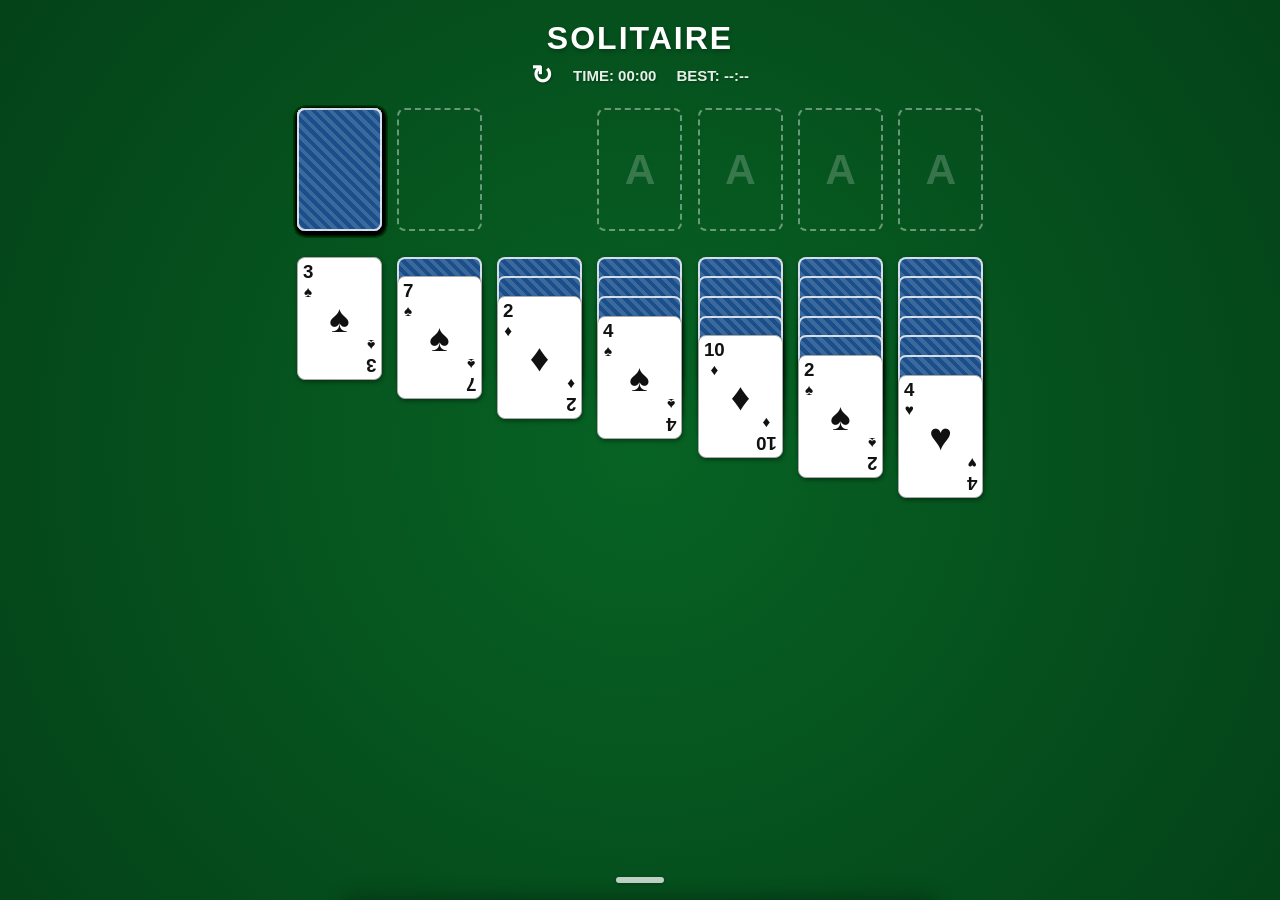
==== solitaire/index.html @ 3ef6e5f1 "Add files via upload" ====
<!DOCTYPE html>
<html lang="en">
<head>
    <meta charset="UTF-8">
    <meta name="viewport" content="width=device-width, initial-scale=1.0, maximum-scale=1.0, user-scalable=no">
    <!-- Primary SEO Metadata -->
    <title>Play Free Klondike Solitaire Online - Clean, Mobile-Friendly & No Ads</title>
    <meta name="description" content="Play a beautiful, ad-free Klondike Solitaire game right in your browser. Features fluid drag-and-drop, tap-to-move, 100% offline play, and dark mode. No installs needed.">
    <meta name="keywords" content="solitaire, klondike, free solitaire online, mobile solitaire, ad-free solitaire, vanilla js solitaire, single file game, offline card game">
    <meta name="robots" content="index, follow">
    <link rel="canonical" href="https://jhatzimalis.github.io/solitaire/">

    <!-- Open Graph / Facebook / Discord -->
    <meta property="og:type" content="website">
    <meta property="og:url" content="https://jhatzimalis.github.io/solitaire/">
    <meta property="og:title" content="Play Free Klondike Solitaire Online - Ad-Free & Mobile Friendly">
    <meta property="og:description" content="A premium, ad-free Klondike Solitaire game built entirely in vanilla HTML, CSS, and JS. Beautiful animations, highly customizable, and works 100% offline.">
    <!-- <meta property="og:image" content="https://jhatzimalis.github.io/solitaire/assets/screenshot.png"> Path to a gameplay screenshot -->

    <!-- Twitter / X -->
    <meta property="twitter:card" content="summary_large_image">
    <meta property="twitter:url" content="https://jhatzimalis.github.io/solitaire/">
    <meta property="twitter:title" content="Play Free Klondike Solitaire Online - Ad-Free & Mobile Friendly">
    <meta property="twitter:description" content="A premium, ad-free Klondike Solitaire game built entirely in vanilla HTML, CSS, and JS. Beautiful animations, highly customizable, and works 100% offline.">
    <!-- <meta property="twitter:image" content="https://jhatzimalis.github.io/solitaire/assets/screenshot.png"> -->

    <style>
        /* --- Themes & CSS Variables --- */
        :root {
            --bg-color: #076324;
            --bg-grad: #044218;
            --table-text: #ffffff;
            
            --card-back-color: #1a4f8b;
            --pattern-color: rgba(255,255,255,0.15);
            --card-back-pattern: repeating-linear-gradient(45deg, var(--pattern-color), var(--pattern-color) 4px, transparent 4px, transparent 8px);
            
            /* Dynamically calculated by JS for precise centering */
            --card-w: 80px;
            --card-h: 115px;
            --gap: 15px;
        }

        /* --- Global Layout --- */
        body {
            background-color: var(--bg-color);
            background-image: radial-gradient(circle at center, var(--bg-color), var(--bg-grad));
            color: var(--table-text);
            font-family: 'Segoe UI', Tahoma, Geneva, Verdana, sans-serif;
            margin: 0; padding: 20px 10px 60px 10px; /* 60px bottom padding protects the drawer handle */
            min-height: 100vh;
            user-select: none; -webkit-user-select: none;
            display: flex; flex-direction: column; align-items: center;
            transition: background 0.3s, color 0.3s;
            box-sizing: border-box;
        }

        /* --- Header & UI --- */
        .header {
            text-align: center;
            width: 100%; max-width: 800px;
            margin-bottom: 20px;
        }
        .header h1 {
            margin: 0 0 5px 0; font-size: 32px;
            text-shadow: 1px 2px 4px rgba(0,0,0,0.3);
            letter-spacing: 2px;
        }
        .stats {
            display: flex; justify-content: center; align-items: center; gap: 20px;
            font-size: 15px; font-weight: bold; 
            text-shadow: 1px 1px 2px rgba(0,0,0,0.3);
        }
        .stats span { opacity: 0.9; }

        .refresh-btn {
            background: none; border: none; color: inherit;
            font-size: 26px; font-weight: bold; cursor: pointer;
            padding: 0; margin: 0; line-height: 1;
            text-shadow: 1px 1px 2px rgba(0,0,0,0.3);
            transition: transform 0.3s; display: flex; align-items: center;
        }
        .refresh-btn:hover { transform: rotate(180deg); }

        /* --- Game Board --- */
        #board {
            position: relative;
            margin: 0 auto;
        }

        /* --- Base Piles (Placeholders) --- */
        .pile-placeholder {
            position: absolute;
            width: var(--card-w); height: var(--card-h);
            border: 2px dashed rgba(255, 255, 255, 0.4);
            border-radius: 8px; box-sizing: border-box;
        }
        .foundation-placeholder::after {
            content: 'A'; position: absolute; top: 50%; left: 50%; transform: translate(-50%, -50%);
            font-size: calc(var(--card-w) * 0.5); font-weight: bold; color: rgba(255, 255, 255, 0.2);
        }
        .stock-empty {
            position: absolute; top: 0; left: 0; width: 100%; height: 100%;
            display: flex; align-items: center; justify-content: center;
            font-size: calc(var(--card-w) * 0.5); color: rgba(255, 255, 255, 0.4); cursor: pointer;
        }

        /* --- Cards & Animations --- */
        .card {
            position: absolute;
            width: var(--card-w); height: var(--card-h);
            border-radius: 8px; cursor: pointer;
            transition: left 0.25s ease-out, top 0.25s ease-out, box-shadow 0.2s;
            touch-action: none;
        }
        .card.moving { z-index: 2000 !important; }
        .card.dragging {
            transition: none;
            box-shadow: 3px 6px 15px rgba(0,0,0,0.6);
            z-index: 2000 !important;
        }
        .card-inner {
            position: relative; width: 100%; height: 100%;
            transform-style: preserve-3d;
            transition: transform 0.4s cubic-bezier(0.175, 0.885, 0.32, 1.275); 
        }
        .card.face-up .card-inner { transform: rotateY(180deg); }
        
        .card-front, .card-back {
            position: absolute; top: 0; left: 0; width: 100%; height: 100%;
            backface-visibility: hidden; border-radius: 8px; box-sizing: border-box;
            box-shadow: 1px 2px 4px rgba(0,0,0,0.4);
        }
        .card-front {
            background: white; border: 1px solid #aaa;
            transform: rotateY(180deg); 
            display: flex; flex-direction: column; align-items: center; justify-content: center;
            color: #111; text-shadow: none;
        }
        .card-back {
            background-color: var(--card-back-color);
            background-image: var(--card-back-pattern);
            border: 2px solid rgba(255,255,255,0.8);
            transition: background 0.3s;
        }
        
        .card.red { color: #d32f2f; }
        .card.black { color: #111; }
        
        .card-top { position: absolute; top: 4%; left: 6%; font-size: calc(var(--card-w) * 0.22); font-weight: bold; line-height: 1; text-align: center; }
        .card-bottom { position: absolute; bottom: 4%; right: 6%; font-size: calc(var(--card-w) * 0.22); font-weight: bold; line-height: 1; text-align: center; transform: rotate(180deg); }
        .suit-small { font-size: calc(var(--card-w) * 0.18); }
        .card-center { font-size: calc(var(--card-w) * 0.45); }
        .card.selected .card-front { outline: 3px solid #f1c40f; outline-offset: -3px; }

        /* --- Non-Blocking Bottom Drawer Menu --- */
        .drawer {
            position: fixed; bottom: 0; left: 50%; width: 100%; max-width: 600px;
            display: flex; flex-direction: column; align-items: center;
            transition: transform 0.4s cubic-bezier(0.2, 0.8, 0.2, 1);
            z-index: 3000;
            transform: translateX(-50%) translateY(0);
            pointer-events: none;
        }
        .drawer.closed {
            transform: translateX(-50%) translateY(calc(100% - 40px));
        }

        .drawer-handle-area {
            height: 40px; width: 100%;
            background: transparent;
            display: flex; align-items: center; justify-content: center; 
            cursor: pointer;
            pointer-events: auto;
        }
        .drawer-handle {
            width: 48px; height: 6px; 
            background: rgba(255,255,255,0.75); 
            border-radius: 3px; 
            box-shadow: 0 1px 4px rgba(0,0,0,0.3);
            transition: background 0.2s;
        }
        .drawer-handle-area:hover .drawer-handle { background: #ffffff; }

        .drawer-content-bg {
            width: 100%;
            background: #ffffff; color: #333;
            border-radius: 20px 20px 0 0;
            box-shadow: 0 -4px 20px rgba(0,0,0,0.3);
            pointer-events: auto;
        }
        .drawer-content {
            padding: 15px 20px 15px 20px;
            max-height: 80vh; overflow-y: auto;
        }
        .drawer-content::-webkit-scrollbar { display: none; }

        .setting-group { margin-bottom: 12px; }
        .setting-group h3 { margin: 0 0 8px 0; font-size: 14px; color: #555; text-transform: uppercase; letter-spacing: 0.5px;}
        
        .scroll-row {
            display: flex; gap: 12px; overflow-x: auto; 
            padding: 8px; margin: -8px; 
            scroll-snap-type: x mandatory; -webkit-overflow-scrolling: touch;
        }
        .scroll-row::-webkit-scrollbar { display: none; }
        
        .swatch-btn, .pattern-btn {
            flex: 0 0 50px; width: 50px; height: 50px; border-radius: 8px;
            border: 2px solid rgba(0,0,0,0.1); cursor: pointer; padding: 0;
            scroll-snap-align: start; transition: border-color 0.2s, box-shadow 0.2s;
        }
        .swatch-btn.active, .pattern-btn.active { 
            border: 4px solid #333; box-shadow: 0 2px 8px rgba(0,0,0,0.4); 
        }
        .pattern-btn { background-color: #888; }

        .drawer-footer {
            margin-top: 15px; padding-top: 15px; border-top: 1px solid #eee;
            text-align: center; color: #777; font-size: 12px; line-height: 1.5;
        }
        .drawer-footer p { margin: 0 0 4px 0; }
    </style>
</head>
<body>

    <div class="header">
        <h1>SOLITAIRE</h1>
        <div class="stats">
            <button class="refresh-btn" onclick="initGame()" title="New Game">↻</button>
            <span>TIME: <b id="timer">00:00</b></span>
            <span>BEST: <b id="best-time">--:--</b></span>
        </div>
    </div>

    <div id="board"></div>

    <!-- Non-Blocking Bottom Drawer Menu -->
    <div id="bottom-drawer" class="drawer closed">
        <div class="drawer-handle-area" onclick="toggleDrawer()">
            <div class="drawer-handle"></div>
        </div>
        
        <div class="drawer-content-bg">
            <div class="drawer-content">
                <div class="setting-group">
                    <h3>Table Colour</h3>
                    <div class="scroll-row" id="theme-table"></div>
                </div>

                <div class="setting-group">
                    <h3>Card Colour</h3>
                    <div class="scroll-row" id="theme-card-color"></div>
                </div>

                <div class="setting-group">
                    <h3>Card Design</h3>
                    <div class="scroll-row" id="theme-card-pattern"></div>
                </div>

                <div class="drawer-footer">
                    <p><b>Solitaire</b> • 100% Client-Side • No Ads • Works Offline</p>
                    <p>Designed for pure gameplay. Settings and high score are saved securely to your browser.</p>
                </div>
            </div>
        </div>
    </div>

    <script>
        // --- Core Data & Rules ---
        const SUITS = ['♥', '♦', '♣', '♠'];
        const COLORS = { '♥': 'red', '♦': 'red', '♣': 'black', '♠': 'black' };
        const RANKS = ['A','2','3','4','5','6','7','8','9','10','J','Q','K'];
        const VALUES = { 'A':1, '2':2, '3':3, '4':4, '5':5, '6':6, '7':7, '8':8, '9':9, '10':10, 'J':11, 'Q':12, 'K':13 };

        let deck = [];
        let piles = { stock: [], waste: [], foundations: [[], [], [], []], tableau: [[], [], [], [], [], [], []] };
        
        let CARD_W = 80, CARD_H = 115, GAP = 15;
        let POS = {};
        let selectedCard = null;

        let timerInterval = null;
        let elapsedSeconds = 0;
        let isGameStarted = false;
        let bestTime = localStorage.getItem('simpleSolitaireBestTime');

        let draggedCards = [];
        let dragSourcePile = null;
        let pointerStartX = 0, pointerStartY = 0;
        let isDragging = false;

        // --- Layout Engine (Perfect Centering & Exact Height) ---
        function calculateLayout() {
            const board = document.getElementById('board');
            let availableW = window.innerWidth * 0.92; 
            if (availableW > 800) availableW = 800; 
            
            let w = availableW / 8.08; 
            if (w > 85) w = 85; 
            
            CARD_W = w;
            CARD_H = w * 1.45; 
            GAP = w * 0.18; 

            let boardWidth = (7 * CARD_W) + (6 * GAP);
            board.style.width = boardWidth + 'px';

            document.documentElement.style.setProperty('--card-w', `${CARD_W}px`);
            document.documentElement.style.setProperty('--card-h', `${CARD_H}px`);

            POS.stock = { x: 0, y: 0 };
            POS.waste = { x: CARD_W + GAP, y: 0 };
            POS.founds = Array.from({length: 4}, (_, i) => ({ x: (i+3)*(CARD_W+GAP), y: 0 }));
            POS.tabs = Array.from({length: 7}, (_, i) => ({ x: i*(CARD_W+GAP), y: CARD_H + GAP + 10 }));

            // Live Update Placeholder Positions on Screen Resize
            const updatePh = (id, x, y) => {
                const el = document.getElementById(id);
                if (el) { el.style.left = `${x}px`; el.style.top = `${y}px`; }
            };
            updatePh('ph-stock', POS.stock.x, POS.stock.y);
            updatePh('ph-waste', POS.waste.x, POS.waste.y);
            POS.founds.forEach((p, i) => updatePh(`ph-found-${i}`, p.x, p.y));
            POS.tabs.forEach((p, i) => updatePh(`ph-tab-${i}`, p.x, p.y));

            // Dynamic Board Height (Eliminates Desktop Scrolling)
            let maxTabHeight = POS.tabs[0].y;
            piles.tableau.forEach((pile, i) => {
                let h = POS.tabs[i].y;
                pile.forEach(c => { h += c.isFaceUp ? (CARD_H * 0.25) : (CARD_H * 0.16); });
                if (h > maxTabHeight) maxTabHeight = h;
            });
            board.style.height = `${maxTabHeight + CARD_H}px`;
        }

        window.addEventListener('resize', () => { calculateLayout(); renderAll(); });

        // --- Initialization ---
        function setupDOM() {
            const board = document.getElementById('board');
            board.innerHTML = ''; 
            calculateLayout(); // Initializes variables

            const createPh = (x, y, cls, extra='', id='') => {
                const el = document.createElement('div');
                if(id) el.id = id;
                el.className = `pile-placeholder ${cls}`;
                el.style.left = `${x}px`; el.style.top = `${y}px`;
                el.innerHTML = extra;
                board.appendChild(el);
            };
            
            // Assign specific IDs to placeholders so they can be repositioned
            createPh(POS.stock.x, POS.stock.y, 'stock-ph', '<div class="stock-empty">↻</div>', 'ph-stock');
            createPh(POS.waste.x, POS.waste.y, 'waste-ph', '', 'ph-waste');
            POS.founds.forEach((p, i) => createPh(p.x, p.y, 'foundation-placeholder', '', `ph-found-${i}`));
            POS.tabs.forEach((p, i) => createPh(p.x, p.y, 'tableau-ph', '', `ph-tab-${i}`));

            deck = [];
            SUITS.forEach(suit => {
                RANKS.forEach(rank => {
                    const id = `card-${suit}-${rank}`;
                    const el = document.createElement('div');
                    el.className = `card ${COLORS[suit]}`;
                    el.id = id;
                    el.innerHTML = `
                        <div class="card-inner">
                            <div class="card-front">
                                <div class="card-top">${rank}<br><span class="suit-small">${suit}</span></div>
                                <div class="card-center">${suit}</div>
                                <div class="card-bottom">${rank}<br><span class="suit-small">${suit}</span></div>
                            </div>
                            <div class="card-back"></div>
                        </div>
                    `;
                    board.appendChild(el);
                    deck.push({ id, suit, rank, color: COLORS[suit], value: VALUES[rank], isFaceUp: false, el });
                });
            });
            updateBestTimeUI();
        }

        function initGame() {
            stopTimer(); elapsedSeconds = 0; isGameStarted = false; updateTimerUI();
            selectedCard = null; draggedCards = []; document.querySelectorAll('.card').forEach(c => c.classList.remove('selected'));
            deck.forEach(c => { c.isFaceUp = false; c.el.classList.remove('face-up'); });

            let shuffled = [...deck];
            for (let i = shuffled.length - 1; i > 0; i--) {
                const j = Math.floor(Math.random() * (i + 1));
                [shuffled[i], shuffled[j]] = [shuffled[j], shuffled[i]];
            }

            piles = { stock: [], waste: [], foundations: [[], [], [], []], tableau: [[], [], [], [], [], [], []] };
            for (let i = 0; i < 7; i++) {
                for (let j = 0; j <= i; j++) {
                    const card = shuffled.pop();
                    if (j === i) card.isFaceUp = true;
                    piles.tableau[i].push(card);
                }
            }
            piles.stock = shuffled;
            calculateLayout(); 
            renderAll();
        }

        // --- Rendering ---
        function renderAll() {
            let zBase = 10;
            piles.stock.forEach((card, idx) => updateCard(card, POS.stock.x, POS.stock.y, zBase + idx, false));
            piles.waste.forEach((card, idx) => updateCard(card, POS.waste.x, POS.waste.y, zBase + idx, true));
            piles.foundations.forEach((pile, fIdx) => {
                pile.forEach((card, idx) => updateCard(card, POS.founds[fIdx].x, POS.founds[fIdx].y, zBase + idx, true));
            });
            piles.tableau.forEach((pile, tIdx) => {
                let yOffset = POS.tabs[tIdx].y;
                pile.forEach((card, idx) => {
                    updateCard(card, POS.tabs[tIdx].x, yOffset, zBase + idx, card.isFaceUp);
                    yOffset += card.isFaceUp ? (CARD_H * 0.25) : (CARD_H * 0.16);
                });
            });
        }

        function updateCard(card, x, y, z, faceUp) {
            if (draggedCards.includes(card)) return; 
            card.isFaceUp = faceUp;
            card.el.style.zIndex = z;
            card.el.style.left = `${x}px`;
            card.el.style.top = `${y}px`;
            if (faceUp) card.el.classList.add('face-up');
            else card.el.classList.remove('face-up');
        }

        // --- Logic & Rules ---
        function getPileKeyAndArray(card) {
            if (piles.stock.includes(card)) return { id: 'stock', arr: piles.stock, idx: piles.stock.indexOf(card) };
            if (piles.waste.includes(card)) return { id: 'waste', arr: piles.waste, idx: piles.waste.indexOf(card) };
            for (let i=0; i<4; i++) if (piles.foundations[i].includes(card)) return { id: `foundation-${i}`, arr: piles.foundations[i], idx: piles.foundations[i].indexOf(card) };
            for (let i=0; i<7; i++) if (piles.tableau[i].includes(card)) return { id: `tableau-${i}`, arr: piles.tableau[i], idx: piles.tableau[i].indexOf(card) };
            return null;
        }

        function getPileArray(pileId) {
            if (pileId === 'stock') return piles.stock;
            if (pileId === 'waste') return piles.waste;
            if (pileId.startsWith('foundation-')) return piles.foundations[parseInt(pileId.split('-')[1])];
            if (pileId.startsWith('tableau-')) return piles.tableau[parseInt(pileId.split('-')[1])];
            return null;
        }

        function isValidTarget(movingCards, targetId) {
            const bottomCard = movingCards[0];
            const targetArr = getPileArray(targetId);
            const topTargetCard = targetArr[targetArr.length - 1];

            if (targetId.startsWith('foundation-')) {
                if (movingCards.length > 1) return false;
                if (!topTargetCard) return bottomCard.value === 1;
                return bottomCard.suit === topTargetCard.suit && bottomCard.value === topTargetCard.value + 1;
            }
            if (targetId.startsWith('tableau-')) {
                if (!topTargetCard) return bottomCard.value === 13;
                return bottomCard.color !== topTargetCard.color && bottomCard.value === topTargetCard.value - 1;
            }
            return false;
        }

        function getDraggableCards(card) {
            const info = getPileKeyAndArray(card);
            if (!info || !card.isFaceUp) return null;
            if (info.id === 'waste' || info.id.startsWith('foundation-')) return info.idx === info.arr.length - 1 ? [card] : null;
            return info.arr.slice(info.idx);
        }

        function moveCards(cards, sourceArr, targetArr) {
            startTimer();
            const idx = sourceArr.indexOf(cards[0]);
            sourceArr.splice(idx, cards.length);
            targetArr.push(...cards);
            
            cards.forEach(c => c.el.classList.add('moving'));
            setTimeout(() => cards.forEach(c => c.el.classList.remove('moving')), 250);

            if (sourceArr.length > 0 && sourceArr !== piles.stock && sourceArr !== piles.waste) {
                const newTop = sourceArr[sourceArr.length - 1];
                if (!newTop.isFaceUp) newTop.isFaceUp = true;
            }
            
            calculateLayout();
            renderAll();
            checkWin();
        }

        function attemptAutoMove(card, sourcePileId) {
            const draggables = getDraggableCards(card);
            if (!draggables) return false;
            
            if (draggables.length === 1) {
                for (let i=0; i<4; i++) {
                    const tId = `foundation-${i}`;
                    if (isValidTarget(draggables, tId)) { moveCards(draggables, getPileArray(sourcePileId), getPileArray(tId)); return true; }
                }
            }
            if (sourcePileId === 'waste' || (sourcePileId.startsWith('tableau-') && getPileArray(sourcePileId)[0] !== draggables[0])) {
                for (let i=0; i<7; i++) {
                    const tId = `tableau-${i}`;
                    if (tId !== sourcePileId && isValidTarget(draggables, tId)) { moveCards(draggables, getPileArray(sourcePileId), getPileArray(tId)); return true; }
                }
            }
            return false;
        }

        function handleStockClick() {
            startTimer(); clearSelection();
            if (piles.stock.length > 0) piles.waste.push(piles.stock.pop());
            else while (piles.waste.length > 0) piles.stock.push(piles.waste.pop());
            calculateLayout();
            renderAll();
        }

        function clearSelection() {
            selectedCard = null;
            document.querySelectorAll('.card').forEach(c => c.classList.remove('selected'));
        }

        // --- Interaction ---
        const boardEl = document.getElementById('board');

        boardEl.addEventListener('pointerdown', (e) => {
            if (e.target.closest('.stock-empty')) { handleStockClick(); return; }
            const cardEl = e.target.closest('.card');
            if (!cardEl) { clearSelection(); return; }
            
            const card = deck.find(c => c.id === cardEl.id);
            const pileInfo = getPileKeyAndArray(card);
            if (pileInfo.id === 'stock') { handleStockClick(); return; }
            
            if (selectedCard) {
                const movingCards = getDraggableCards(selectedCard);
                if (movingCards && isValidTarget(movingCards, pileInfo.id)) {
                    moveCards(movingCards, getPileArray(getPileKeyAndArray(selectedCard).id), pileInfo.arr);
                    clearSelection(); return;
                }
                clearSelection();
            }

            const draggables = getDraggableCards(card);
            if (!draggables) return;

            pointerStartX = e.clientX; pointerStartY = e.clientY;
            draggedCards = draggables;
            dragSourcePile = pileInfo.id;
            isDragging = false; 
            boardEl.setPointerCapture(e.pointerId);
        });

        boardEl.addEventListener('pointermove', (e) => {
            if (!draggedCards.length) return;
            const dx = e.clientX - pointerStartX;
            const dy = e.clientY - pointerStartY;
            
            if (!isDragging && (Math.abs(dx) > 5 || Math.abs(dy) > 5)) {
                isDragging = true;
                draggedCards.forEach(c => {
                    c.el.classList.add('dragging');
                    c.startX = parseFloat(c.el.style.left);
                    c.startY = parseFloat(c.el.style.top);
                });
            }
            
            if (isDragging) {
                e.preventDefault(); 
                draggedCards.forEach(c => {
                    c.el.style.left = `${c.startX + dx}px`;
                    c.el.style.top = `${c.startY + dy}px`;
                });
            }
        });

        boardEl.addEventListener('pointerup', (e) => {
            if (!draggedCards.length) return;
            boardEl.releasePointerCapture(e.pointerId);
            
            if (!isDragging) {
                const autoMoved = attemptAutoMove(draggedCards[0], dragSourcePile);
                if (!autoMoved) {
                    selectedCard = draggedCards[0];
                    selectedCard.el.classList.add('selected');
                }
            } else {
                const headCard = draggedCards[0];
                const cardRect = headCard.el.getBoundingClientRect();
                const cardCenter = { x: cardRect.left + cardRect.width/2, y: cardRect.top + cardRect.height/2 };
                const boardRect = boardEl.getBoundingClientRect();
                
                let bestTarget = null; let minDistance = Infinity;
                const dropZones = [...POS.founds.map((p,i)=>({id:`foundation-${i}`, ...p})), ...POS.tabs.map((p,i)=>({id:`tableau-${i}`, ...p}))];
                
                dropZones.forEach(zone => {
                    const zx = boardRect.left + zone.x + CARD_W/2;
                    let zy = boardRect.top + zone.y + CARD_H/2;
                    if (zone.id.startsWith('tableau-')) {
                        const tArr = getPileArray(zone.id);
                        if(tArr.length > 0) zy = boardRect.top + parseFloat(tArr[tArr.length-1].el.style.top) + CARD_H/2;
                    }
                    const dist = Math.hypot(cardCenter.x - zx, cardCenter.y - zy);
                    if (dist < CARD_W && dist < minDistance) { minDistance = dist; bestTarget = zone.id; }
                });

                if (bestTarget && isValidTarget(draggedCards, bestTarget)) {
                    moveCards(draggedCards, getPileArray(dragSourcePile), getPileArray(bestTarget));
                }
            }

            draggedCards.forEach(c => c.el.classList.remove('dragging'));
            draggedCards = []; dragSourcePile = null; isDragging = false;
            renderAll(); 
        });

        // --- Timer & Data ---
        function startTimer() {
            if (!isGameStarted) {
                isGameStarted = true;
                timerInterval = setInterval(() => { elapsedSeconds++; updateTimerUI(); }, 1000);
            }
        }
        function stopTimer() { clearInterval(timerInterval); }
        function formatTime(s) { const m = Math.floor(s/60); const sc = s%60; return `${m.toString().padStart(2,'0')}:${sc.toString().padStart(2,'0')}`; }
        function updateTimerUI() { document.getElementById('timer').innerText = formatTime(elapsedSeconds); }
        function updateBestTimeUI() { document.getElementById('best-time').innerText = bestTime ? formatTime(bestTime) : '--:--'; }

        function checkWin() {
            if (piles.foundations.every(f => f.length === 13)) {
                stopTimer();
                setTimeout(() => alert(`🎉 You Won! Time: ${formatTime(elapsedSeconds)} 🎉`), 300);
                if (!bestTime || elapsedSeconds < bestTime) {
                    bestTime = elapsedSeconds;
                    localStorage.setItem('simpleSolitaireBestTime', bestTime);
                    updateBestTimeUI();
                }
            }
        }

        // --- Drawer Menu ---
        function toggleDrawer() {
            const drawer = document.getElementById('bottom-drawer');
            if (drawer.classList.contains('closed')) {
                drawer.classList.remove('closed');
            } else {
                drawer.classList.add('closed');
            }
        }

        // --- Themes ---
        const themeData = {
            table: [
                { bg: '#076324', grad: '#044218', text: '#fff' }, // Green
                { bg: '#006064', grad: '#00363a', text: '#fff' }, // Teal
                { bg: '#0d47a1', grad: '#002171', text: '#fff' }, // Blue
                { bg: '#4a148c', grad: '#20004a', text: '#fff' }, // Purple
                { bg: '#b71c1c', grad: '#7f0000', text: '#fff' }, // Red
                { bg: '#5d4037', grad: '#3e2723', text: '#fff' }, // Brown
                { bg: '#212121', grad: '#000000', text: '#fff' }, // Black
                { bg: '#f5f5f5', grad: '#e0e0e0', text: '#111' }  // White
            ],
            card: [
                '#1a4f8b', // Blue
                '#b71c1c', // Red
                '#1b5e20', // Green
                '#4a148c', // Purple
                '#e65100', // Orange
                '#880e4f', // Pink
                '#212121', // Black
                '#f5f5f5'  // White
            ],
            pattern: [
                'repeating-linear-gradient(45deg, var(--pattern-color), var(--pattern-color) 4px, transparent 4px, transparent 8px)',
                'repeating-linear-gradient(-45deg, var(--pattern-color), var(--pattern-color) 4px, transparent 4px, transparent 8px)',
                'repeating-linear-gradient(to right, var(--pattern-color), var(--pattern-color) 4px, transparent 4px, transparent 8px)',
                'repeating-linear-gradient(to bottom, var(--pattern-color), var(--pattern-color) 4px, transparent 4px, transparent 8px)',
                'none',
                'radial-gradient(circle at center, transparent 30%, rgba(0,0,0,0.35))',
                'linear-gradient(to bottom, transparent, rgba(0,0,0,0.4))',
                'linear-gradient(to top, transparent, rgba(0,0,0,0.4))'
            ]
        };

        function initSettings() {
            const tC = localStorage.getItem('ss_table') || 0;
            const cC = localStorage.getItem('ss_card') || 0;
            const pC = localStorage.getItem('ss_pattern') || 0;

            const makeRow = (id, arr, type, activeIdx, callback) => {
                const c = document.getElementById(id); c.innerHTML = '';
                arr.forEach((val, idx) => {
                    const b = document.createElement('button');
                    b.className = type === 'pattern' ? 'pattern-btn' : 'swatch-btn';
                    
                    if (type === 'table') { 
                        b.style.backgroundColor = val.bg; 
                    } else if (type === 'card') {
                        b.style.backgroundColor = val; 
                    }

                    if (type === 'table' || type === 'card') {
                        b.style.backgroundImage = 'radial-gradient(circle, transparent 20%, rgba(0,0,0,0.25))';
                    }

                    if (type === 'pattern') { 
                        if(val !== 'none') {
                            b.style.backgroundImage = val.replace(/var\(--pattern-color\)/g, 'rgba(255,255,255,0.4)'); 
                        } else {
                            b.style.backgroundImage = 'none';
                        }
                    }
                    
                    if (idx == activeIdx) b.classList.add('active');
                    b.onclick = () => {
                        Array.from(c.children).forEach(el=>el.classList.remove('active'));
                        b.classList.add('active'); callback(idx);
                    };
                    c.appendChild(b);
                });
            };

            makeRow('theme-table', themeData.table, 'table', tC, (i) => { localStorage.setItem('ss_table', i); applyTheme(); });
            makeRow('theme-card-color', themeData.card, 'card', cC, (i) => { localStorage.setItem('ss_card', i); applyTheme(); });
            makeRow('theme-card-pattern', themeData.pattern, 'pattern', pC, (i) => { localStorage.setItem('ss_pattern', i); applyTheme(); });
            applyTheme();
        }

        function applyTheme() {
            const tIdx = localStorage.getItem('ss_table') || 0;
            const cIdx = localStorage.getItem('ss_card') || 0;
            const pIdx = localStorage.getItem('ss_pattern') || 0;

            const t = themeData.table[tIdx];
            const c = themeData.card[cIdx];
            const pStyle = themeData.pattern[pIdx];
            
            const pColor = c === '#f5f5f5' ? 'rgba(0,0,0,0.15)' : 'rgba(255,255,255,0.15)';

            const r = document.documentElement;
            r.style.setProperty('--bg-color', t.bg); 
            r.style.setProperty('--bg-grad', t.grad);
            r.style.setProperty('--table-text', t.text);
            r.style.setProperty('--card-back-color', c); 
            r.style.setProperty('--pattern-color', pColor);
            r.style.setProperty('--card-back-pattern', pStyle);
        }

        // Boot
        setupDOM();
        initSettings();
        initGame();

    </script>
</body>
</html>
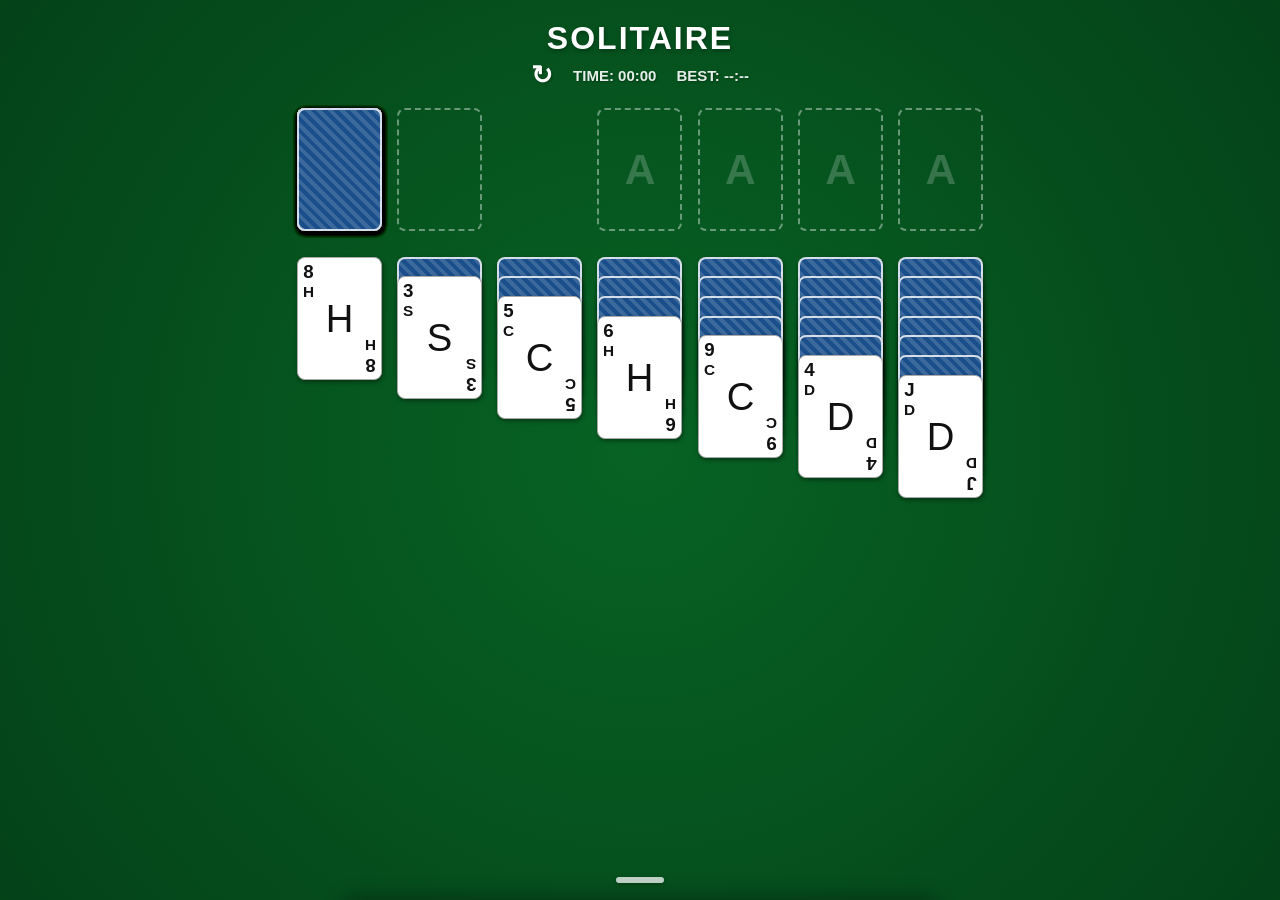
==== commit 0c08a2b0: "Update index.html" ====
--- a/solitaire/index.html
+++ b/solitaire/index.html
@@ -268,8 +268,8 @@
 
     <script>
         // --- Core Data & Rules ---
-        const SUITS = ['♥', '♦', '♣', '♠'];
-        const COLORS = { '♥': 'red', '♦': 'red', '♣': 'black', '♠': 'black' };
+        const SUITS = ['H', 'D', 'C', 'S'];
+        const COLORS = { 'H': 'red', 'D': 'red', 'C': 'black', 'S': 'black' };
         const RANKS = ['A','2','3','4','5','6','7','8','9','10','J','Q','K'];
         const VALUES = { 'A':1, '2':2, '3':3, '4':4, '5':5, '6':6, '7':7, '8':8, '9':9, '10':10, 'J':11, 'Q':12, 'K':13 };
 
@@ -757,4 +757,4 @@
 
     </script>
 </body>
-</html>+</html>
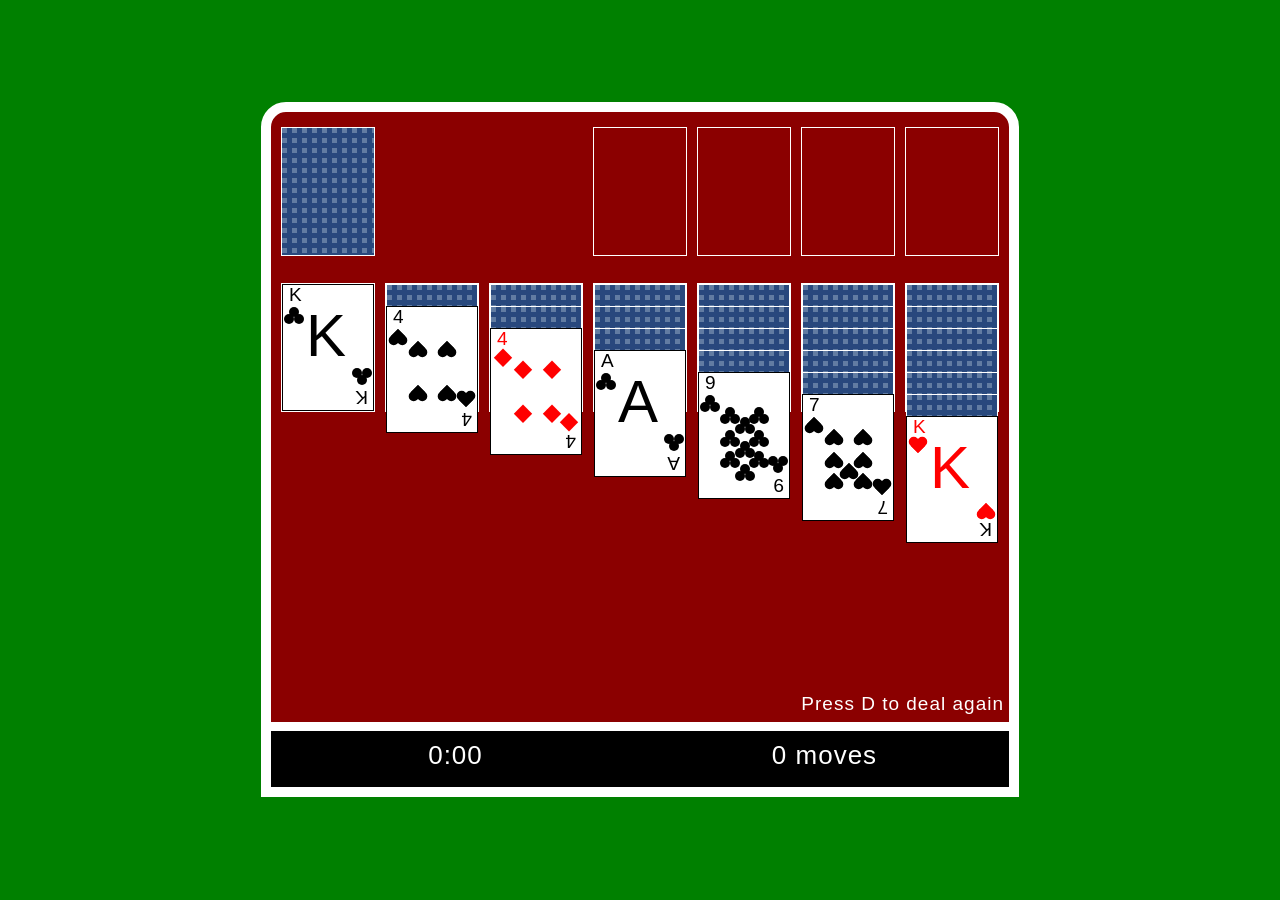
==== commit b004ba05: "Add files via upload" ====
--- a/solitaire/index.html
+++ b/solitaire/index.html
@@ -1,760 +1,20 @@
-<!DOCTYPE html>
-<html lang="en">
+<!DOCTYPE html PUBLIC "-//W3C//DTD XHTML 1.0 Strict//EN" "http://www.w3.org/TR/xhtml1/DTD/xhtml1-strict.dtd">
+<html xmlns="http://www.w3.org/1999/xhtml" xml:lang="en" lang="en">
+
 <head>
-    <meta charset="UTF-8">
-    <meta name="viewport" content="width=device-width, initial-scale=1.0, maximum-scale=1.0, user-scalable=no">
-    <!-- Primary SEO Metadata -->
-    <title>Play Free Klondike Solitaire Online - Clean, Mobile-Friendly & No Ads</title>
-    <meta name="description" content="Play a beautiful, ad-free Klondike Solitaire game right in your browser. Features fluid drag-and-drop, tap-to-move, 100% offline play, and dark mode. No installs needed.">
-    <meta name="keywords" content="solitaire, klondike, free solitaire online, mobile solitaire, ad-free solitaire, vanilla js solitaire, single file game, offline card game">
-    <meta name="robots" content="index, follow">
-    <link rel="canonical" href="https://jhatzimalis.github.io/solitaire/">
+    <meta http-equiv="content-type" content="text/html; charset=utf-8">
+	<title>Javascript Klondike Solitaire</title>
+	<meta name="description" content="Complete and Playable Javascript Klondike Solitaire. No images, just pure vanilla. Free game to play, free to download, free to recycle.">
+	<meta name="author" content="ozboware">
+	<meta property="og:title" content="Javascript Klondike Solitaire">
+	<meta property="og:description" content="Complete and Playable Javascript Klondike Solitaire. No images, just pure vanilla. Free game to play, free to download, free to recycle.">
+	<meta property="og:image" content="https://user-images.githubusercontent.com/95859352/176996600-ef31bd57-d20b-4013-b5a2-9936a55a6981.png"/>
+	<link rel="icon" href="https://avatars.githubusercontent.com/u/95859352?v=4" type="image/x-icon" />
+	<link href="./assets/css/carddeck.css" rel="stylesheet" type="text/css">
+	<link href="./assets/css/style.css" rel="stylesheet" type="text/css">
+</head>
 
-    <!-- Open Graph / Facebook / Discord -->
-    <meta property="og:type" content="website">
-    <meta property="og:url" content="https://jhatzimalis.github.io/solitaire/">
-    <meta property="og:title" content="Play Free Klondike Solitaire Online - Ad-Free & Mobile Friendly">
-    <meta property="og:description" content="A premium, ad-free Klondike Solitaire game built entirely in vanilla HTML, CSS, and JS. Beautiful animations, highly customizable, and works 100% offline.">
-    <!-- <meta property="og:image" content="https://jhatzimalis.github.io/solitaire/assets/screenshot.png"> Path to a gameplay screenshot -->
-
-    <!-- Twitter / X -->
-    <meta property="twitter:card" content="summary_large_image">
-    <meta property="twitter:url" content="https://jhatzimalis.github.io/solitaire/">
-    <meta property="twitter:title" content="Play Free Klondike Solitaire Online - Ad-Free & Mobile Friendly">
-    <meta property="twitter:description" content="A premium, ad-free Klondike Solitaire game built entirely in vanilla HTML, CSS, and JS. Beautiful animations, highly customizable, and works 100% offline.">
-    <!-- <meta property="twitter:image" content="https://jhatzimalis.github.io/solitaire/assets/screenshot.png"> -->
-
-    <style>
-        /* --- Themes & CSS Variables --- */
-        :root {
-            --bg-color: #076324;
-            --bg-grad: #044218;
-            --table-text: #ffffff;
-            
-            --card-back-color: #1a4f8b;
-            --pattern-color: rgba(255,255,255,0.15);
-            --card-back-pattern: repeating-linear-gradient(45deg, var(--pattern-color), var(--pattern-color) 4px, transparent 4px, transparent 8px);
-            
-            /* Dynamically calculated by JS for precise centering */
-            --card-w: 80px;
-            --card-h: 115px;
-            --gap: 15px;
-        }
-
-        /* --- Global Layout --- */
-        body {
-            background-color: var(--bg-color);
-            background-image: radial-gradient(circle at center, var(--bg-color), var(--bg-grad));
-            color: var(--table-text);
-            font-family: 'Segoe UI', Tahoma, Geneva, Verdana, sans-serif;
-            margin: 0; padding: 20px 10px 60px 10px; /* 60px bottom padding protects the drawer handle */
-            min-height: 100vh;
-            user-select: none; -webkit-user-select: none;
-            display: flex; flex-direction: column; align-items: center;
-            transition: background 0.3s, color 0.3s;
-            box-sizing: border-box;
-        }
-
-        /* --- Header & UI --- */
-        .header {
-            text-align: center;
-            width: 100%; max-width: 800px;
-            margin-bottom: 20px;
-        }
-        .header h1 {
-            margin: 0 0 5px 0; font-size: 32px;
-            text-shadow: 1px 2px 4px rgba(0,0,0,0.3);
-            letter-spacing: 2px;
-        }
-        .stats {
-            display: flex; justify-content: center; align-items: center; gap: 20px;
-            font-size: 15px; font-weight: bold; 
-            text-shadow: 1px 1px 2px rgba(0,0,0,0.3);
-        }
-        .stats span { opacity: 0.9; }
-
-        .refresh-btn {
-            background: none; border: none; color: inherit;
-            font-size: 26px; font-weight: bold; cursor: pointer;
-            padding: 0; margin: 0; line-height: 1;
-            text-shadow: 1px 1px 2px rgba(0,0,0,0.3);
-            transition: transform 0.3s; display: flex; align-items: center;
-        }
-        .refresh-btn:hover { transform: rotate(180deg); }
-
-        /* --- Game Board --- */
-        #board {
-            position: relative;
-            margin: 0 auto;
-        }
-
-        /* --- Base Piles (Placeholders) --- */
-        .pile-placeholder {
-            position: absolute;
-            width: var(--card-w); height: var(--card-h);
-            border: 2px dashed rgba(255, 255, 255, 0.4);
-            border-radius: 8px; box-sizing: border-box;
-        }
-        .foundation-placeholder::after {
-            content: 'A'; position: absolute; top: 50%; left: 50%; transform: translate(-50%, -50%);
-            font-size: calc(var(--card-w) * 0.5); font-weight: bold; color: rgba(255, 255, 255, 0.2);
-        }
-        .stock-empty {
-            position: absolute; top: 0; left: 0; width: 100%; height: 100%;
-            display: flex; align-items: center; justify-content: center;
-            font-size: calc(var(--card-w) * 0.5); color: rgba(255, 255, 255, 0.4); cursor: pointer;
-        }
-
-        /* --- Cards & Animations --- */
-        .card {
-            position: absolute;
-            width: var(--card-w); height: var(--card-h);
-            border-radius: 8px; cursor: pointer;
-            transition: left 0.25s ease-out, top 0.25s ease-out, box-shadow 0.2s;
-            touch-action: none;
-        }
-        .card.moving { z-index: 2000 !important; }
-        .card.dragging {
-            transition: none;
-            box-shadow: 3px 6px 15px rgba(0,0,0,0.6);
-            z-index: 2000 !important;
-        }
-        .card-inner {
-            position: relative; width: 100%; height: 100%;
-            transform-style: preserve-3d;
-            transition: transform 0.4s cubic-bezier(0.175, 0.885, 0.32, 1.275); 
-        }
-        .card.face-up .card-inner { transform: rotateY(180deg); }
-        
-        .card-front, .card-back {
-            position: absolute; top: 0; left: 0; width: 100%; height: 100%;
-            backface-visibility: hidden; border-radius: 8px; box-sizing: border-box;
-            box-shadow: 1px 2px 4px rgba(0,0,0,0.4);
-        }
-        .card-front {
-            background: white; border: 1px solid #aaa;
-            transform: rotateY(180deg); 
-            display: flex; flex-direction: column; align-items: center; justify-content: center;
-            color: #111; text-shadow: none;
-        }
-        .card-back {
-            background-color: var(--card-back-color);
-            background-image: var(--card-back-pattern);
-            border: 2px solid rgba(255,255,255,0.8);
-            transition: background 0.3s;
-        }
-        
-        .card.red { color: #d32f2f; }
-        .card.black { color: #111; }
-        
-        .card-top { position: absolute; top: 4%; left: 6%; font-size: calc(var(--card-w) * 0.22); font-weight: bold; line-height: 1; text-align: center; }
-        .card-bottom { position: absolute; bottom: 4%; right: 6%; font-size: calc(var(--card-w) * 0.22); font-weight: bold; line-height: 1; text-align: center; transform: rotate(180deg); }
-        .suit-small { font-size: calc(var(--card-w) * 0.18); }
-        .card-center { font-size: calc(var(--card-w) * 0.45); }
-        .card.selected .card-front { outline: 3px solid #f1c40f; outline-offset: -3px; }
-
-        /* --- Non-Blocking Bottom Drawer Menu --- */
-        .drawer {
-            position: fixed; bottom: 0; left: 50%; width: 100%; max-width: 600px;
-            display: flex; flex-direction: column; align-items: center;
-            transition: transform 0.4s cubic-bezier(0.2, 0.8, 0.2, 1);
-            z-index: 3000;
-            transform: translateX(-50%) translateY(0);
-            pointer-events: none;
-        }
-        .drawer.closed {
-            transform: translateX(-50%) translateY(calc(100% - 40px));
-        }
-
-        .drawer-handle-area {
-            height: 40px; width: 100%;
-            background: transparent;
-            display: flex; align-items: center; justify-content: center; 
-            cursor: pointer;
-            pointer-events: auto;
-        }
-        .drawer-handle {
-            width: 48px; height: 6px; 
-            background: rgba(255,255,255,0.75); 
-            border-radius: 3px; 
-            box-shadow: 0 1px 4px rgba(0,0,0,0.3);
-            transition: background 0.2s;
-        }
-        .drawer-handle-area:hover .drawer-handle { background: #ffffff; }
-
-        .drawer-content-bg {
-            width: 100%;
-            background: #ffffff; color: #333;
-            border-radius: 20px 20px 0 0;
-            box-shadow: 0 -4px 20px rgba(0,0,0,0.3);
-            pointer-events: auto;
-        }
-        .drawer-content {
-            padding: 15px 20px 15px 20px;
-            max-height: 80vh; overflow-y: auto;
-        }
-        .drawer-content::-webkit-scrollbar { display: none; }
-
-        .setting-group { margin-bottom: 12px; }
-        .setting-group h3 { margin: 0 0 8px 0; font-size: 14px; color: #555; text-transform: uppercase; letter-spacing: 0.5px;}
-        
-        .scroll-row {
-            display: flex; gap: 12px; overflow-x: auto; 
-            padding: 8px; margin: -8px; 
-            scroll-snap-type: x mandatory; -webkit-overflow-scrolling: touch;
-        }
-        .scroll-row::-webkit-scrollbar { display: none; }
-        
-        .swatch-btn, .pattern-btn {
-            flex: 0 0 50px; width: 50px; height: 50px; border-radius: 8px;
-            border: 2px solid rgba(0,0,0,0.1); cursor: pointer; padding: 0;
-            scroll-snap-align: start; transition: border-color 0.2s, box-shadow 0.2s;
-        }
-        .swatch-btn.active, .pattern-btn.active { 
-            border: 4px solid #333; box-shadow: 0 2px 8px rgba(0,0,0,0.4); 
-        }
-        .pattern-btn { background-color: #888; }
-
-        .drawer-footer {
-            margin-top: 15px; padding-top: 15px; border-top: 1px solid #eee;
-            text-align: center; color: #777; font-size: 12px; line-height: 1.5;
-        }
-        .drawer-footer p { margin: 0 0 4px 0; }
-    </style>
-</head>
 <body>
-
-    <div class="header">
-        <h1>SOLITAIRE</h1>
-        <div class="stats">
-            <button class="refresh-btn" onclick="initGame()" title="New Game">↻</button>
-            <span>TIME: <b id="timer">00:00</b></span>
-            <span>BEST: <b id="best-time">--:--</b></span>
-        </div>
-    </div>
-
-    <div id="board"></div>
-
-    <!-- Non-Blocking Bottom Drawer Menu -->
-    <div id="bottom-drawer" class="drawer closed">
-        <div class="drawer-handle-area" onclick="toggleDrawer()">
-            <div class="drawer-handle"></div>
-        </div>
-        
-        <div class="drawer-content-bg">
-            <div class="drawer-content">
-                <div class="setting-group">
-                    <h3>Table Colour</h3>
-                    <div class="scroll-row" id="theme-table"></div>
-                </div>
-
-                <div class="setting-group">
-                    <h3>Card Colour</h3>
-                    <div class="scroll-row" id="theme-card-color"></div>
-                </div>
-
-                <div class="setting-group">
-                    <h3>Card Design</h3>
-                    <div class="scroll-row" id="theme-card-pattern"></div>
-                </div>
-
-                <div class="drawer-footer">
-                    <p><b>Solitaire</b> • 100% Client-Side • No Ads • Works Offline</p>
-                    <p>Designed for pure gameplay. Settings and high score are saved securely to your browser.</p>
-                </div>
-            </div>
-        </div>
-    </div>
-
-    <script>
-        // --- Core Data & Rules ---
-        const SUITS = ['H', 'D', 'C', 'S'];
-        const COLORS = { 'H': 'red', 'D': 'red', 'C': 'black', 'S': 'black' };
-        const RANKS = ['A','2','3','4','5','6','7','8','9','10','J','Q','K'];
-        const VALUES = { 'A':1, '2':2, '3':3, '4':4, '5':5, '6':6, '7':7, '8':8, '9':9, '10':10, 'J':11, 'Q':12, 'K':13 };
-
-        let deck = [];
-        let piles = { stock: [], waste: [], foundations: [[], [], [], []], tableau: [[], [], [], [], [], [], []] };
-        
-        let CARD_W = 80, CARD_H = 115, GAP = 15;
-        let POS = {};
-        let selectedCard = null;
-
-        let timerInterval = null;
-        let elapsedSeconds = 0;
-        let isGameStarted = false;
-        let bestTime = localStorage.getItem('simpleSolitaireBestTime');
-
-        let draggedCards = [];
-        let dragSourcePile = null;
-        let pointerStartX = 0, pointerStartY = 0;
-        let isDragging = false;
-
-        // --- Layout Engine (Perfect Centering & Exact Height) ---
-        function calculateLayout() {
-            const board = document.getElementById('board');
-            let availableW = window.innerWidth * 0.92; 
-            if (availableW > 800) availableW = 800; 
-            
-            let w = availableW / 8.08; 
-            if (w > 85) w = 85; 
-            
-            CARD_W = w;
-            CARD_H = w * 1.45; 
-            GAP = w * 0.18; 
-
-            let boardWidth = (7 * CARD_W) + (6 * GAP);
-            board.style.width = boardWidth + 'px';
-
-            document.documentElement.style.setProperty('--card-w', `${CARD_W}px`);
-            document.documentElement.style.setProperty('--card-h', `${CARD_H}px`);
-
-            POS.stock = { x: 0, y: 0 };
-            POS.waste = { x: CARD_W + GAP, y: 0 };
-            POS.founds = Array.from({length: 4}, (_, i) => ({ x: (i+3)*(CARD_W+GAP), y: 0 }));
-            POS.tabs = Array.from({length: 7}, (_, i) => ({ x: i*(CARD_W+GAP), y: CARD_H + GAP + 10 }));
-
-            // Live Update Placeholder Positions on Screen Resize
-            const updatePh = (id, x, y) => {
-                const el = document.getElementById(id);
-                if (el) { el.style.left = `${x}px`; el.style.top = `${y}px`; }
-            };
-            updatePh('ph-stock', POS.stock.x, POS.stock.y);
-            updatePh('ph-waste', POS.waste.x, POS.waste.y);
-            POS.founds.forEach((p, i) => updatePh(`ph-found-${i}`, p.x, p.y));
-            POS.tabs.forEach((p, i) => updatePh(`ph-tab-${i}`, p.x, p.y));
-
-            // Dynamic Board Height (Eliminates Desktop Scrolling)
-            let maxTabHeight = POS.tabs[0].y;
-            piles.tableau.forEach((pile, i) => {
-                let h = POS.tabs[i].y;
-                pile.forEach(c => { h += c.isFaceUp ? (CARD_H * 0.25) : (CARD_H * 0.16); });
-                if (h > maxTabHeight) maxTabHeight = h;
-            });
-            board.style.height = `${maxTabHeight + CARD_H}px`;
-        }
-
-        window.addEventListener('resize', () => { calculateLayout(); renderAll(); });
-
-        // --- Initialization ---
-        function setupDOM() {
-            const board = document.getElementById('board');
-            board.innerHTML = ''; 
-            calculateLayout(); // Initializes variables
-
-            const createPh = (x, y, cls, extra='', id='') => {
-                const el = document.createElement('div');
-                if(id) el.id = id;
-                el.className = `pile-placeholder ${cls}`;
-                el.style.left = `${x}px`; el.style.top = `${y}px`;
-                el.innerHTML = extra;
-                board.appendChild(el);
-            };
-            
-            // Assign specific IDs to placeholders so they can be repositioned
-            createPh(POS.stock.x, POS.stock.y, 'stock-ph', '<div class="stock-empty">↻</div>', 'ph-stock');
-            createPh(POS.waste.x, POS.waste.y, 'waste-ph', '', 'ph-waste');
-            POS.founds.forEach((p, i) => createPh(p.x, p.y, 'foundation-placeholder', '', `ph-found-${i}`));
-            POS.tabs.forEach((p, i) => createPh(p.x, p.y, 'tableau-ph', '', `ph-tab-${i}`));
-
-            deck = [];
-            SUITS.forEach(suit => {
-                RANKS.forEach(rank => {
-                    const id = `card-${suit}-${rank}`;
-                    const el = document.createElement('div');
-                    el.className = `card ${COLORS[suit]}`;
-                    el.id = id;
-                    el.innerHTML = `
-                        <div class="card-inner">
-                            <div class="card-front">
-                                <div class="card-top">${rank}<br><span class="suit-small">${suit}</span></div>
-                                <div class="card-center">${suit}</div>
-                                <div class="card-bottom">${rank}<br><span class="suit-small">${suit}</span></div>
-                            </div>
-                            <div class="card-back"></div>
-                        </div>
-                    `;
-                    board.appendChild(el);
-                    deck.push({ id, suit, rank, color: COLORS[suit], value: VALUES[rank], isFaceUp: false, el });
-                });
-            });
-            updateBestTimeUI();
-        }
-
-        function initGame() {
-            stopTimer(); elapsedSeconds = 0; isGameStarted = false; updateTimerUI();
-            selectedCard = null; draggedCards = []; document.querySelectorAll('.card').forEach(c => c.classList.remove('selected'));
-            deck.forEach(c => { c.isFaceUp = false; c.el.classList.remove('face-up'); });
-
-            let shuffled = [...deck];
-            for (let i = shuffled.length - 1; i > 0; i--) {
-                const j = Math.floor(Math.random() * (i + 1));
-                [shuffled[i], shuffled[j]] = [shuffled[j], shuffled[i]];
-            }
-
-            piles = { stock: [], waste: [], foundations: [[], [], [], []], tableau: [[], [], [], [], [], [], []] };
-            for (let i = 0; i < 7; i++) {
-                for (let j = 0; j <= i; j++) {
-                    const card = shuffled.pop();
-                    if (j === i) card.isFaceUp = true;
-                    piles.tableau[i].push(card);
-                }
-            }
-            piles.stock = shuffled;
-            calculateLayout(); 
-            renderAll();
-        }
-
-        // --- Rendering ---
-        function renderAll() {
-            let zBase = 10;
-            piles.stock.forEach((card, idx) => updateCard(card, POS.stock.x, POS.stock.y, zBase + idx, false));
-            piles.waste.forEach((card, idx) => updateCard(card, POS.waste.x, POS.waste.y, zBase + idx, true));
-            piles.foundations.forEach((pile, fIdx) => {
-                pile.forEach((card, idx) => updateCard(card, POS.founds[fIdx].x, POS.founds[fIdx].y, zBase + idx, true));
-            });
-            piles.tableau.forEach((pile, tIdx) => {
-                let yOffset = POS.tabs[tIdx].y;
-                pile.forEach((card, idx) => {
-                    updateCard(card, POS.tabs[tIdx].x, yOffset, zBase + idx, card.isFaceUp);
-                    yOffset += card.isFaceUp ? (CARD_H * 0.25) : (CARD_H * 0.16);
-                });
-            });
-        }
-
-        function updateCard(card, x, y, z, faceUp) {
-            if (draggedCards.includes(card)) return; 
-            card.isFaceUp = faceUp;
-            card.el.style.zIndex = z;
-            card.el.style.left = `${x}px`;
-            card.el.style.top = `${y}px`;
-            if (faceUp) card.el.classList.add('face-up');
-            else card.el.classList.remove('face-up');
-        }
-
-        // --- Logic & Rules ---
-        function getPileKeyAndArray(card) {
-            if (piles.stock.includes(card)) return { id: 'stock', arr: piles.stock, idx: piles.stock.indexOf(card) };
-            if (piles.waste.includes(card)) return { id: 'waste', arr: piles.waste, idx: piles.waste.indexOf(card) };
-            for (let i=0; i<4; i++) if (piles.foundations[i].includes(card)) return { id: `foundation-${i}`, arr: piles.foundations[i], idx: piles.foundations[i].indexOf(card) };
-            for (let i=0; i<7; i++) if (piles.tableau[i].includes(card)) return { id: `tableau-${i}`, arr: piles.tableau[i], idx: piles.tableau[i].indexOf(card) };
-            return null;
-        }
-
-        function getPileArray(pileId) {
-            if (pileId === 'stock') return piles.stock;
-            if (pileId === 'waste') return piles.waste;
-            if (pileId.startsWith('foundation-')) return piles.foundations[parseInt(pileId.split('-')[1])];
-            if (pileId.startsWith('tableau-')) return piles.tableau[parseInt(pileId.split('-')[1])];
-            return null;
-        }
-
-        function isValidTarget(movingCards, targetId) {
-            const bottomCard = movingCards[0];
-            const targetArr = getPileArray(targetId);
-            const topTargetCard = targetArr[targetArr.length - 1];
-
-            if (targetId.startsWith('foundation-')) {
-                if (movingCards.length > 1) return false;
-                if (!topTargetCard) return bottomCard.value === 1;
-                return bottomCard.suit === topTargetCard.suit && bottomCard.value === topTargetCard.value + 1;
-            }
-            if (targetId.startsWith('tableau-')) {
-                if (!topTargetCard) return bottomCard.value === 13;
-                return bottomCard.color !== topTargetCard.color && bottomCard.value === topTargetCard.value - 1;
-            }
-            return false;
-        }
-
-        function getDraggableCards(card) {
-            const info = getPileKeyAndArray(card);
-            if (!info || !card.isFaceUp) return null;
-            if (info.id === 'waste' || info.id.startsWith('foundation-')) return info.idx === info.arr.length - 1 ? [card] : null;
-            return info.arr.slice(info.idx);
-        }
-
-        function moveCards(cards, sourceArr, targetArr) {
-            startTimer();
-            const idx = sourceArr.indexOf(cards[0]);
-            sourceArr.splice(idx, cards.length);
-            targetArr.push(...cards);
-            
-            cards.forEach(c => c.el.classList.add('moving'));
-            setTimeout(() => cards.forEach(c => c.el.classList.remove('moving')), 250);
-
-            if (sourceArr.length > 0 && sourceArr !== piles.stock && sourceArr !== piles.waste) {
-                const newTop = sourceArr[sourceArr.length - 1];
-                if (!newTop.isFaceUp) newTop.isFaceUp = true;
-            }
-            
-            calculateLayout();
-            renderAll();
-            checkWin();
-        }
-
-        function attemptAutoMove(card, sourcePileId) {
-            const draggables = getDraggableCards(card);
-            if (!draggables) return false;
-            
-            if (draggables.length === 1) {
-                for (let i=0; i<4; i++) {
-                    const tId = `foundation-${i}`;
-                    if (isValidTarget(draggables, tId)) { moveCards(draggables, getPileArray(sourcePileId), getPileArray(tId)); return true; }
-                }
-            }
-            if (sourcePileId === 'waste' || (sourcePileId.startsWith('tableau-') && getPileArray(sourcePileId)[0] !== draggables[0])) {
-                for (let i=0; i<7; i++) {
-                    const tId = `tableau-${i}`;
-                    if (tId !== sourcePileId && isValidTarget(draggables, tId)) { moveCards(draggables, getPileArray(sourcePileId), getPileArray(tId)); return true; }
-                }
-            }
-            return false;
-        }
-
-        function handleStockClick() {
-            startTimer(); clearSelection();
-            if (piles.stock.length > 0) piles.waste.push(piles.stock.pop());
-            else while (piles.waste.length > 0) piles.stock.push(piles.waste.pop());
-            calculateLayout();
-            renderAll();
-        }
-
-        function clearSelection() {
-            selectedCard = null;
-            document.querySelectorAll('.card').forEach(c => c.classList.remove('selected'));
-        }
-
-        // --- Interaction ---
-        const boardEl = document.getElementById('board');
-
-        boardEl.addEventListener('pointerdown', (e) => {
-            if (e.target.closest('.stock-empty')) { handleStockClick(); return; }
-            const cardEl = e.target.closest('.card');
-            if (!cardEl) { clearSelection(); return; }
-            
-            const card = deck.find(c => c.id === cardEl.id);
-            const pileInfo = getPileKeyAndArray(card);
-            if (pileInfo.id === 'stock') { handleStockClick(); return; }
-            
-            if (selectedCard) {
-                const movingCards = getDraggableCards(selectedCard);
-                if (movingCards && isValidTarget(movingCards, pileInfo.id)) {
-                    moveCards(movingCards, getPileArray(getPileKeyAndArray(selectedCard).id), pileInfo.arr);
-                    clearSelection(); return;
-                }
-                clearSelection();
-            }
-
-            const draggables = getDraggableCards(card);
-            if (!draggables) return;
-
-            pointerStartX = e.clientX; pointerStartY = e.clientY;
-            draggedCards = draggables;
-            dragSourcePile = pileInfo.id;
-            isDragging = false; 
-            boardEl.setPointerCapture(e.pointerId);
-        });
-
-        boardEl.addEventListener('pointermove', (e) => {
-            if (!draggedCards.length) return;
-            const dx = e.clientX - pointerStartX;
-            const dy = e.clientY - pointerStartY;
-            
-            if (!isDragging && (Math.abs(dx) > 5 || Math.abs(dy) > 5)) {
-                isDragging = true;
-                draggedCards.forEach(c => {
-                    c.el.classList.add('dragging');
-                    c.startX = parseFloat(c.el.style.left);
-                    c.startY = parseFloat(c.el.style.top);
-                });
-            }
-            
-            if (isDragging) {
-                e.preventDefault(); 
-                draggedCards.forEach(c => {
-                    c.el.style.left = `${c.startX + dx}px`;
-                    c.el.style.top = `${c.startY + dy}px`;
-                });
-            }
-        });
-
-        boardEl.addEventListener('pointerup', (e) => {
-            if (!draggedCards.length) return;
-            boardEl.releasePointerCapture(e.pointerId);
-            
-            if (!isDragging) {
-                const autoMoved = attemptAutoMove(draggedCards[0], dragSourcePile);
-                if (!autoMoved) {
-                    selectedCard = draggedCards[0];
-                    selectedCard.el.classList.add('selected');
-                }
-            } else {
-                const headCard = draggedCards[0];
-                const cardRect = headCard.el.getBoundingClientRect();
-                const cardCenter = { x: cardRect.left + cardRect.width/2, y: cardRect.top + cardRect.height/2 };
-                const boardRect = boardEl.getBoundingClientRect();
-                
-                let bestTarget = null; let minDistance = Infinity;
-                const dropZones = [...POS.founds.map((p,i)=>({id:`foundation-${i}`, ...p})), ...POS.tabs.map((p,i)=>({id:`tableau-${i}`, ...p}))];
-                
-                dropZones.forEach(zone => {
-                    const zx = boardRect.left + zone.x + CARD_W/2;
-                    let zy = boardRect.top + zone.y + CARD_H/2;
-                    if (zone.id.startsWith('tableau-')) {
-                        const tArr = getPileArray(zone.id);
-                        if(tArr.length > 0) zy = boardRect.top + parseFloat(tArr[tArr.length-1].el.style.top) + CARD_H/2;
-                    }
-                    const dist = Math.hypot(cardCenter.x - zx, cardCenter.y - zy);
-                    if (dist < CARD_W && dist < minDistance) { minDistance = dist; bestTarget = zone.id; }
-                });
-
-                if (bestTarget && isValidTarget(draggedCards, bestTarget)) {
-                    moveCards(draggedCards, getPileArray(dragSourcePile), getPileArray(bestTarget));
-                }
-            }
-
-            draggedCards.forEach(c => c.el.classList.remove('dragging'));
-            draggedCards = []; dragSourcePile = null; isDragging = false;
-            renderAll(); 
-        });
-
-        // --- Timer & Data ---
-        function startTimer() {
-            if (!isGameStarted) {
-                isGameStarted = true;
-                timerInterval = setInterval(() => { elapsedSeconds++; updateTimerUI(); }, 1000);
-            }
-        }
-        function stopTimer() { clearInterval(timerInterval); }
-        function formatTime(s) { const m = Math.floor(s/60); const sc = s%60; return `${m.toString().padStart(2,'0')}:${sc.toString().padStart(2,'0')}`; }
-        function updateTimerUI() { document.getElementById('timer').innerText = formatTime(elapsedSeconds); }
-        function updateBestTimeUI() { document.getElementById('best-time').innerText = bestTime ? formatTime(bestTime) : '--:--'; }
-
-        function checkWin() {
-            if (piles.foundations.every(f => f.length === 13)) {
-                stopTimer();
-                setTimeout(() => alert(`🎉 You Won! Time: ${formatTime(elapsedSeconds)} 🎉`), 300);
-                if (!bestTime || elapsedSeconds < bestTime) {
-                    bestTime = elapsedSeconds;
-                    localStorage.setItem('simpleSolitaireBestTime', bestTime);
-                    updateBestTimeUI();
-                }
-            }
-        }
-
-        // --- Drawer Menu ---
-        function toggleDrawer() {
-            const drawer = document.getElementById('bottom-drawer');
-            if (drawer.classList.contains('closed')) {
-                drawer.classList.remove('closed');
-            } else {
-                drawer.classList.add('closed');
-            }
-        }
-
-        // --- Themes ---
-        const themeData = {
-            table: [
-                { bg: '#076324', grad: '#044218', text: '#fff' }, // Green
-                { bg: '#006064', grad: '#00363a', text: '#fff' }, // Teal
-                { bg: '#0d47a1', grad: '#002171', text: '#fff' }, // Blue
-                { bg: '#4a148c', grad: '#20004a', text: '#fff' }, // Purple
-                { bg: '#b71c1c', grad: '#7f0000', text: '#fff' }, // Red
-                { bg: '#5d4037', grad: '#3e2723', text: '#fff' }, // Brown
-                { bg: '#212121', grad: '#000000', text: '#fff' }, // Black
-                { bg: '#f5f5f5', grad: '#e0e0e0', text: '#111' }  // White
-            ],
-            card: [
-                '#1a4f8b', // Blue
-                '#b71c1c', // Red
-                '#1b5e20', // Green
-                '#4a148c', // Purple
-                '#e65100', // Orange
-                '#880e4f', // Pink
-                '#212121', // Black
-                '#f5f5f5'  // White
-            ],
-            pattern: [
-                'repeating-linear-gradient(45deg, var(--pattern-color), var(--pattern-color) 4px, transparent 4px, transparent 8px)',
-                'repeating-linear-gradient(-45deg, var(--pattern-color), var(--pattern-color) 4px, transparent 4px, transparent 8px)',
-                'repeating-linear-gradient(to right, var(--pattern-color), var(--pattern-color) 4px, transparent 4px, transparent 8px)',
-                'repeating-linear-gradient(to bottom, var(--pattern-color), var(--pattern-color) 4px, transparent 4px, transparent 8px)',
-                'none',
-                'radial-gradient(circle at center, transparent 30%, rgba(0,0,0,0.35))',
-                'linear-gradient(to bottom, transparent, rgba(0,0,0,0.4))',
-                'linear-gradient(to top, transparent, rgba(0,0,0,0.4))'
-            ]
-        };
-
-        function initSettings() {
-            const tC = localStorage.getItem('ss_table') || 0;
-            const cC = localStorage.getItem('ss_card') || 0;
-            const pC = localStorage.getItem('ss_pattern') || 0;
-
-            const makeRow = (id, arr, type, activeIdx, callback) => {
-                const c = document.getElementById(id); c.innerHTML = '';
-                arr.forEach((val, idx) => {
-                    const b = document.createElement('button');
-                    b.className = type === 'pattern' ? 'pattern-btn' : 'swatch-btn';
-                    
-                    if (type === 'table') { 
-                        b.style.backgroundColor = val.bg; 
-                    } else if (type === 'card') {
-                        b.style.backgroundColor = val; 
-                    }
-
-                    if (type === 'table' || type === 'card') {
-                        b.style.backgroundImage = 'radial-gradient(circle, transparent 20%, rgba(0,0,0,0.25))';
-                    }
-
-                    if (type === 'pattern') { 
-                        if(val !== 'none') {
-                            b.style.backgroundImage = val.replace(/var\(--pattern-color\)/g, 'rgba(255,255,255,0.4)'); 
-                        } else {
-                            b.style.backgroundImage = 'none';
-                        }
-                    }
-                    
-                    if (idx == activeIdx) b.classList.add('active');
-                    b.onclick = () => {
-                        Array.from(c.children).forEach(el=>el.classList.remove('active'));
-                        b.classList.add('active'); callback(idx);
-                    };
-                    c.appendChild(b);
-                });
-            };
-
-            makeRow('theme-table', themeData.table, 'table', tC, (i) => { localStorage.setItem('ss_table', i); applyTheme(); });
-            makeRow('theme-card-color', themeData.card, 'card', cC, (i) => { localStorage.setItem('ss_card', i); applyTheme(); });
-            makeRow('theme-card-pattern', themeData.pattern, 'pattern', pC, (i) => { localStorage.setItem('ss_pattern', i); applyTheme(); });
-            applyTheme();
-        }
-
-        function applyTheme() {
-            const tIdx = localStorage.getItem('ss_table') || 0;
-            const cIdx = localStorage.getItem('ss_card') || 0;
-            const pIdx = localStorage.getItem('ss_pattern') || 0;
-
-            const t = themeData.table[tIdx];
-            const c = themeData.card[cIdx];
-            const pStyle = themeData.pattern[pIdx];
-            
-            const pColor = c === '#f5f5f5' ? 'rgba(0,0,0,0.15)' : 'rgba(255,255,255,0.15)';
-
-            const r = document.documentElement;
-            r.style.setProperty('--bg-color', t.bg); 
-            r.style.setProperty('--bg-grad', t.grad);
-            r.style.setProperty('--table-text', t.text);
-            r.style.setProperty('--card-back-color', c); 
-            r.style.setProperty('--pattern-color', pColor);
-            r.style.setProperty('--card-back-pattern', pStyle);
-        }
-
-        // Boot
-        setupDOM();
-        initSettings();
-        initGame();
-
-    </script>
+	<script src="./assets/js/carddeck.js"></script>
+	<script src="./assets/js/app.js"></script>
 </body>
-</html>
--- a/solitaire/assets/css/carddeck.css
+++ b/solitaire/assets/css/carddeck.css
@@ -0,0 +1,214 @@
+/* suits start */
+.clubs, .diamond, .heart, .spade {
+  position: relative;
+  margin-top: 10px;
+}
+
+.clubs::before, .clubs::after {
+	content: "";
+	position: absolute;
+	top: 9px;
+	width: 10px;
+	height: 10px;
+	border-radius: 100%;
+	background: #000;
+}
+
+.clubs::before {
+	left: 10px;
+	box-shadow: -5px -7px #000;
+}
+
+.clubs::after {
+  left: 0;
+}
+
+.diamond::after {
+	content: "";
+	position: absolute;
+	left: -2px;
+	top: 5px;
+	width: 13px;
+	height: 13px;
+	background: red;
+	transform: rotate(45deg);
+	transform-origin: 100% 100%;
+}
+
+.heart::before, .heart::after {
+  content: "";
+  position: absolute;
+  top: 0;
+  width: 10px;
+  height: 16px;
+  border-radius: 50px 50px 0 0;
+  background: red;
+}
+
+.heart::before {
+  left: 10px;
+  transform: rotate(-45deg);
+  transform-origin: 0 100%;
+}
+
+.heart::after {
+  left: 0;
+  transform: rotate(45deg);
+  transform-origin: 100% 100%;
+}
+
+.spade::before, .spade::after {
+  content: "";
+  position: absolute;
+  top: -7px;
+  width: 10px;
+  height: 16px;
+  border-radius: 50px 50px 0 0;
+  background: #000;
+}
+
+.spade::before {
+  left: 17px;
+  transform: rotate(-135deg);
+  transform-origin: 0 100%;
+}
+
+.spade::after {
+  left: -7px;
+  transform: rotate(135deg);
+  transform-origin: 100% 100%;
+}
+
+.spade-notch {
+  border:1px solid #000;
+}
+/* suits end */
+
+/* card start */
+.card{
+	position: absolute;
+    border: 1px solid;
+    width: 90px;
+    height: 125px;
+    /* margin: auto; */
+    /* margin-left: 2.5px; */
+    /* margin-right: 2.5px; */
+    margin-top: 5px;
+    background-color: #fff;
+    display: inline-block;
+    color: #000;
+    left: 0;
+    margin-top: 10px;
+    margin-left: 11px;
+}
+
+.red{
+	color:red;
+}
+
+.number-top{
+	position: relative;
+	top: -4px;
+	left: 6px;
+}
+
+.suit-top{
+	position: relative;
+	top: -17px;
+	left: 1px;
+}
+
+.number-bottom{
+	position: relative;
+	top: 62px;
+	text-align: left;
+	right: 5px;
+	transform: rotate(-180deg);
+}
+
+.suit-bottom{
+	position: relative;
+	top: 28px;
+	right: 1px;
+	transform: rotate(-180deg);
+}
+
+.suit-centre{
+	position: absolute;
+}
+
+.two-one, .three-one{
+	left: 36px;
+	top: -21px;
+}
+
+.two-two, .three-three{
+	left: 36px;
+	top: 33px;
+}
+
+.three-two{
+	left: 36px;
+	top: 5px;
+}
+
+.four-one, .five-one, .six-one, .seven-one, .eight-one, .nine-one, .ten-one{
+	left: 21px;
+	top:-15px;
+}
+
+.four-two, .five-two, .six-two, .seven-two, .eight-two, .nine-two, .ten-two{
+	left: 50px;
+	top: -15px;
+}
+
+.four-three, .five-three, .six-five, .seven-five, .eight-five, .nine-five, .ten-five{
+	left: 21px;
+	top: 29px;
+}
+
+.four-four, .five-four, .six-six, .seven-six, .eight-six, .nine-six, .ten-six{
+	left: 50px;
+	top: 29px;
+}
+
+.five-five{
+	left: 36px;
+	top: 8px;
+}
+
+.six-three, .seven-three, .eight-three, .nine-three, .ten-three{
+	left: 21px;
+	top: 8px;
+}
+
+.six-four, .seven-four, .eight-four, .nine-four, .ten-four{
+	left: 50px;
+	top: 8px;
+}
+
+.seven-seven, .eight-seven, .nine-seven, .ten-seven{
+	left: 36px;
+	top: 19px;
+}
+
+.eight-eight, .nine-eight, .ten-eight{
+	left: 36px;
+	top: -5px;
+}
+
+.nine-nine, .ten-ten{
+	left: 36px;
+	top: 42px;
+}
+
+.ten-nine{
+	left: 36px;
+	top: -28px;
+}
+
+.face{
+	font-size: 60px;
+	margin-left: 23px;
+}
+/* card end */
--- a/solitaire/assets/css/style.css
+++ b/solitaire/assets/css/style.css
@@ -0,0 +1,255 @@
+body{
+	text-align: left;
+	font-size: 19px;
+	font-family: cursive, arial;
+	color: #fff;
+	letter-spacing: 1px;
+	line-height: 27px;
+	margin:0;
+	user-select: none;
+}
+
+#container{
+    text-align:center;
+	width: 100vw;
+	height: 100vh;
+	background: green;
+}
+
+#gameArea{
+	position: relative;
+	top: calc(50% - 348px);
+	width: 728px;
+	height: 600px;
+	margin: auto;
+	border: 10px solid;
+	border-radius: 25px;
+	border-bottom-right-radius: 0;
+	border-bottom-left-radius: 0;
+	text-align: left;
+	padding: 5px;
+	background: darkred;
+}
+
+#gameAreaSpan{
+	position: absolute;
+	bottom: 5px;
+	right: 5px;
+}
+
+.cardBlock, .blankBlock, .cardBlockNewClick, .cardBlockFlip, .cardBlockAce{
+	display: inline-block;
+	position: relative;
+	width: 92px;
+	height: 127px;
+	border: 1px solid;
+	margin: 10px 5px;
+}
+
+.cardBlockNewClick{
+	cursor: pointer !important;
+}
+
+.cardBlockFlip{
+	width: 94px;
+	height: 129px;
+	border: none;
+}
+
+.blankBlock{
+	width: 94px;
+	height: 129px;
+	border: none;
+}
+
+#scoreArea{
+	border: 10px solid;
+    width: 738px;
+    position: absolute;
+    margin: auto;
+    top: calc(50% + 241px);
+    left: calc(50% - 379px);
+    border-top: 0;
+    height: 96px;
+}
+
+.scoreBlock{
+	display: inline-block;
+	position: relative;
+	top: 40px;
+	width: 50%;
+	height: 56px;
+	background-color: #000;
+}
+
+.scoreValue{
+	display: block;
+	position: relative;
+	top: 11px;
+	font-size: 26px;
+}
+
+.card{
+	top: -10px;
+	left: -11px;
+	cursor: pointer;
+	border:1px solid #000;
+	transition:1s;
+}
+
+.topClass2{
+	top:12px;
+}
+
+.topClass3{
+	top:34px;
+}
+
+.topClass4{
+	top:56px;
+}
+
+.topClass5{
+	top:78px;
+}
+
+.topClass6{
+	top:100px;
+}
+
+.topClass7{
+	top:122px;
+}
+
+.topClass8{
+	top:144px;
+}
+
+.topClass9{
+	top:166px;
+}
+
+.topClass10{
+	top:188px;
+}
+
+.topClass11{
+	top:210px;
+}
+
+.topClass12{
+	top:232px;
+}
+
+.topClass13{
+	top:254px;
+}
+
+.topClass14{
+	top:276px;
+}
+
+.topClass15{
+	top:298px;
+}
+
+.topClass16{
+	top:320px;
+}
+
+.topClass17{
+	top:342px;
+}
+
+.topClass18{
+	top:364px;
+}
+
+.topClass18{
+	top:388px;
+}
+
+.ace .card{
+	top: -10px;
+}
+
+.newClick{
+	cursor: pointer;
+}
+
+.ncbSpan, .ncbSpanClose{
+	position: absolute;
+	font-size: 124px;
+	top: 44px;
+	left: 8px;
+}
+
+.ncbSpanClose{
+	font-size: 100px;
+}
+
+.cardHidden .number-top, .cardHidden .number-bottom, .cardHidden .suit-top, .cardHidden .suit-bottom, .cardHidden .suit-centre{
+	display:none;
+}
+
+.cardHidden{
+	cursor:default;
+	background-image: linear-gradient(to bottom, transparent 50%, #28487d 50%),
+		linear-gradient(to right, #617ca2 50%, #28487d 50%);
+	background-size: 10px 10px, 10px 10px;
+	border:1px solid #fff;
+}
+
+#shadowBack{
+	position: absolute;
+	top: 0;
+	left: 0;
+	width: 100%;
+	height: 100%;
+	z-index: 2;
+	background: rgba(0, 0, 0, 50%);
+	border-top-right-radius: 15px;
+	border-top-left-radius: 15px;
+	opacity: 0;
+	transition:.5s;
+}
+
+#model{
+	position: absolute;
+	width: 325px;
+	background: #000;
+	padding: 18px;
+	margin: auto;
+	left: calc(50% - 180px);
+	top: calc(50% - 100px);
+	border: 7px solid red;
+	border-radius: 10px;
+	text-align: center;
+}
+
+#modelSpan{
+	display: block;
+	font-size: 23px;
+	letter-spacing: 2px;
+}
+
+#modelBtn{
+	cursor: pointer;
+	background: green;
+	padding: 5px;
+	margin-top: 19px;
+	display: block;
+	transition:.5s;
+}
+
+#modelBtn:hover{
+	background: darkgreen;
+}
+
+#modelScoreBlock{
+	margin-top:10px;
+}
+
+.scoreSpan{
+	display: block;
+}
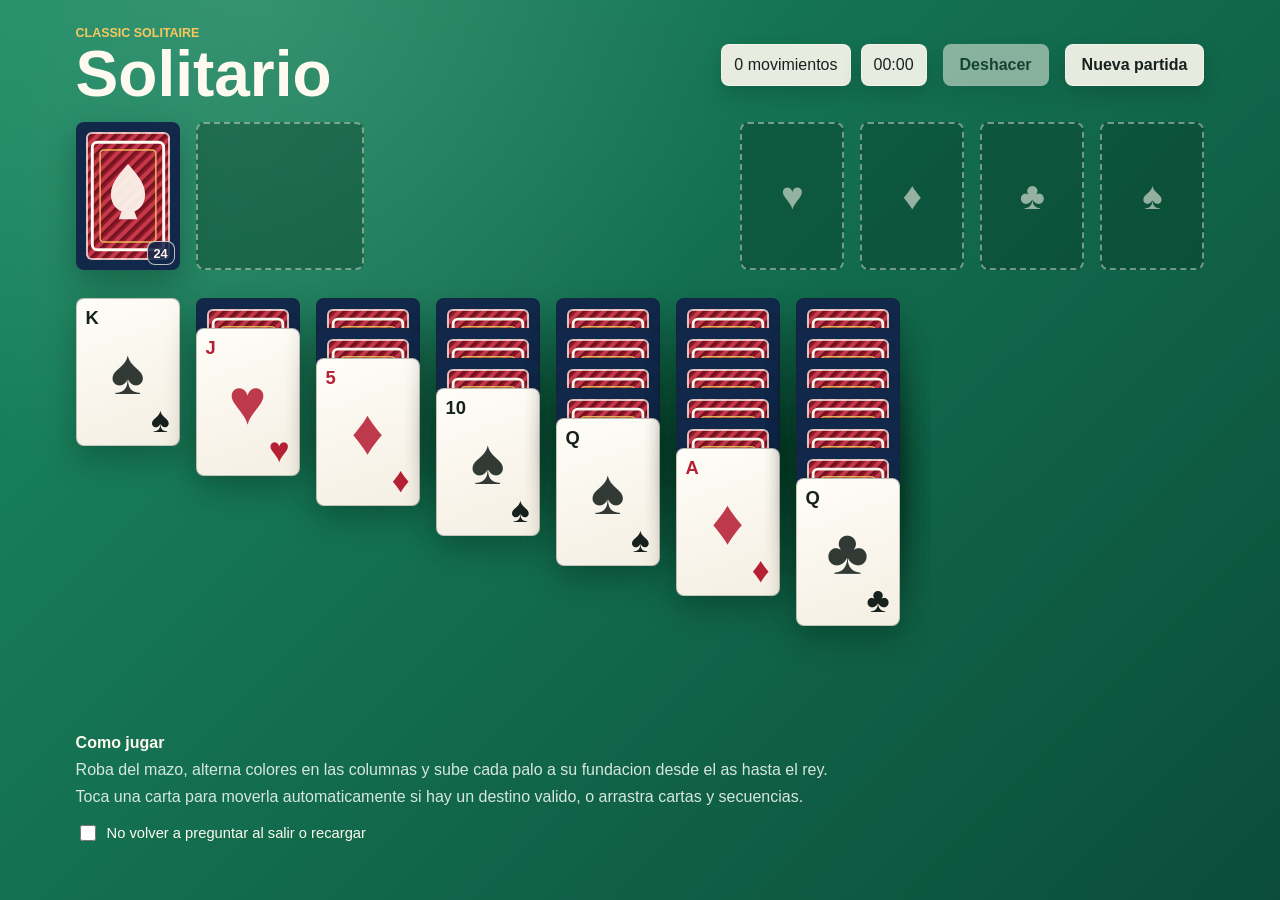
==== commit f0cfc687: "Add files via upload" ====
--- a/solitaire/index.html
+++ b/solitaire/index.html
@@ -1,20 +1,63 @@
-<!DOCTYPE html PUBLIC "-//W3C//DTD XHTML 1.0 Strict//EN" "http://www.w3.org/TR/xhtml1/DTD/xhtml1-strict.dtd">
-<html xmlns="http://www.w3.org/1999/xhtml" xml:lang="en" lang="en">
-
-<head>
-    <meta http-equiv="content-type" content="text/html; charset=utf-8">
-	<title>Javascript Klondike Solitaire</title>
-	<meta name="description" content="Complete and Playable Javascript Klondike Solitaire. No images, just pure vanilla. Free game to play, free to download, free to recycle.">
-	<meta name="author" content="ozboware">
-	<meta property="og:title" content="Javascript Klondike Solitaire">
-	<meta property="og:description" content="Complete and Playable Javascript Klondike Solitaire. No images, just pure vanilla. Free game to play, free to download, free to recycle.">
-	<meta property="og:image" content="https://user-images.githubusercontent.com/95859352/176996600-ef31bd57-d20b-4013-b5a2-9936a55a6981.png"/>
-	<link rel="icon" href="https://avatars.githubusercontent.com/u/95859352?v=4" type="image/x-icon" />
-	<link href="./assets/css/carddeck.css" rel="stylesheet" type="text/css">
-	<link href="./assets/css/style.css" rel="stylesheet" type="text/css">
-</head>
-
-<body>
-	<script src="./assets/js/carddeck.js"></script>
-	<script src="./assets/js/app.js"></script>
-</body>
+<!doctype html>
+<html lang="es">
+  <head>
+    <meta charset="utf-8">
+    <meta name="viewport" content="width=device-width, initial-scale=1">
+    <meta
+      http-equiv="Content-Security-Policy"
+      content="default-src 'self'; img-src 'self' data:; style-src 'self'; script-src 'self'; base-uri 'none'; form-action 'none'; frame-ancestors 'none'; object-src 'none'"
+    >
+    <meta name="referrer" content="no-referrer">
+    <title>Classic Solitaire</title>
+    <link rel="stylesheet" href="./styles.css">
+  </head>
+  <body>
+    <main class="game-shell">
+      <header class="topbar">
+        <div>
+          <p class="eyebrow">Classic Solitaire</p>
+          <h1>Solitario</h1>
+        </div>
+        <div class="status" aria-live="polite">
+          <span id="moves">0 movimientos</span>
+          <span id="timer">00:00</span>
+        </div>
+        <button id="undo" class="new-game" type="button" tabindex="-1" disabled>Deshacer</button>
+        <button id="new-game" class="new-game" type="button" tabindex="-1">Nueva partida</button>
+      </header>
+
+      <section class="board" aria-label="Mesa de solitario">
+        <div class="upper-row">
+          <div class="draw-area" aria-label="Mazo y descarte">
+            <button id="stock" class="pile stock" type="button" tabindex="-1" aria-label="Robar carta">
+              <span id="stock-count" class="stock-count">24</span>
+            </button>
+            <div id="waste" class="pile waste" aria-label="Descarte"></div>
+          </div>
+
+          <div id="foundations" class="foundations" aria-label="Fundaciones"></div>
+        </div>
+
+        <div id="tableau" class="tableau" aria-label="Columnas"></div>
+      </section>
+
+      <section class="help-panel">
+        <h2>Como jugar</h2>
+        <p>Roba del mazo, alterna colores en las columnas y sube cada palo a su fundacion desde el as hasta el rey.</p>
+        <p>Toca una carta para moverla automaticamente si hay un destino valido, o arrastra cartas y secuencias.</p>
+        <label class="leave-warning">
+          <input id="skip-leave-warning" type="checkbox">
+          No volver a preguntar al salir o recargar
+        </label>
+      </section>
+
+      <dialog id="win-dialog" class="win-dialog">
+        <h2>Partida completada</h2>
+        <p id="win-summary"></p>
+        <button id="play-again" class="new-game" type="button">Jugar otra vez</button>
+      </dialog>
+    </main>
+
+    <script src="./game.js" defer></script>
+  </body>
+</html>
--- a/solitaire/styles.css
+++ b/solitaire/styles.css
@@ -0,0 +1,432 @@
+:root {
+  --felt: #116b4f;
+  --felt-dark: #0b4d39;
+  --felt-light: #1a8a63;
+  --ink: #17211d;
+  --muted: #d7e7de;
+  --paper: #fffaf0;
+  --paper-2: #f4efe3;
+  --line: rgba(10, 40, 28, 0.28);
+  --red: #b62035;
+  --black: #17211d;
+  --gold: #f6c85f;
+  --shadow: 0 14px 30px rgba(5, 25, 16, 0.28);
+  --card-w: clamp(62px, 9vw, 104px);
+  --card-h: calc(var(--card-w) * 1.42);
+  --gap: clamp(8px, 1.4vw, 16px);
+  --waste-spread: clamp(18px, 2.6vw, 32px);
+}
+
+* {
+  box-sizing: border-box;
+}
+
+body {
+  min-height: 100vh;
+  margin: 0;
+  color: var(--paper);
+  background:
+    radial-gradient(circle at 20% 0%, rgba(255, 250, 240, 0.13), transparent 32rem),
+    linear-gradient(135deg, var(--felt-light), var(--felt-dark));
+  font-family: Arial, Helvetica, sans-serif;
+}
+
+button,
+dialog {
+  font: inherit;
+}
+
+button {
+  appearance: none;
+  -webkit-appearance: none;
+}
+
+.game-shell {
+  width: min(1180px, 100%);
+  min-height: 100vh;
+  margin: 0 auto;
+  padding: clamp(14px, 2vw, 28px);
+}
+
+.topbar {
+  display: grid;
+  grid-template-columns: 1fr auto auto auto;
+  gap: 16px;
+  align-items: center;
+  margin-bottom: 18px;
+}
+
+.eyebrow {
+  margin: 0 0 4px;
+  color: var(--gold);
+  font-size: 0.78rem;
+  font-weight: 700;
+  letter-spacing: 0;
+  text-transform: uppercase;
+}
+
+h1,
+h2,
+p {
+  margin-top: 0;
+}
+
+h1 {
+  margin-bottom: 0;
+  font-size: clamp(2rem, 5vw, 4rem);
+  line-height: 0.95;
+}
+
+.status {
+  display: flex;
+  gap: 10px;
+  align-items: center;
+  color: var(--ink);
+}
+
+.status span,
+.new-game {
+  min-height: 42px;
+  border: 1px solid rgba(255, 250, 240, 0.45);
+  border-radius: 8px;
+  background: rgba(255, 250, 240, 0.9);
+  box-shadow: 0 8px 18px rgba(5, 25, 16, 0.18);
+}
+
+.status span {
+  display: inline-flex;
+  align-items: center;
+  padding: 0 12px;
+  white-space: nowrap;
+}
+
+.new-game {
+  color: var(--ink);
+  cursor: pointer;
+  font-weight: 700;
+  padding: 0 16px;
+}
+
+.new-game:hover {
+  background: var(--gold);
+}
+
+.new-game:disabled {
+  cursor: default;
+  opacity: 0.55;
+}
+
+.new-game:disabled:hover {
+  background: rgba(255, 250, 240, 0.9);
+}
+
+.pile:focus,
+.card:focus,
+.new-game:focus {
+  outline: none;
+}
+
+.pile:focus-visible,
+.card:focus-visible {
+  outline: 3px solid var(--gold);
+  outline-offset: 3px;
+}
+
+.board {
+  width: 100%;
+}
+
+.upper-row {
+  display: grid;
+  grid-template-columns: 1fr auto;
+  gap: var(--gap);
+  align-items: start;
+  margin-bottom: clamp(18px, 3vw, 28px);
+}
+
+.draw-area,
+.foundations,
+.tableau {
+  display: grid;
+  gap: var(--gap);
+}
+
+.draw-area {
+  grid-template-columns: var(--card-w) calc(var(--card-w) + var(--waste-spread) + var(--waste-spread));
+}
+
+.foundations {
+  grid-template-columns: repeat(4, var(--card-w));
+}
+
+.tableau {
+  grid-template-columns: repeat(7, minmax(0, var(--card-w)));
+  align-items: start;
+  min-height: calc(var(--card-h) + 9 * 30px);
+}
+
+.pile,
+.column {
+  position: relative;
+  width: var(--card-w);
+  min-height: var(--card-h);
+  border-radius: 8px;
+}
+
+.pile {
+  display: block;
+  border: 2px dashed rgba(255, 250, 240, 0.42);
+  background: rgba(5, 45, 30, 0.32);
+}
+
+.pile::after,
+.column.empty::after {
+  position: absolute;
+  inset: 0;
+  display: grid;
+  place-items: center;
+  color: rgba(255, 250, 240, 0.56);
+  font-size: clamp(1.4rem, 3vw, 2.4rem);
+  font-weight: 700;
+  pointer-events: none;
+  z-index: 0;
+}
+
+.foundation[data-suit="hearts"]::after {
+  content: "♥";
+}
+
+.foundation[data-suit="diamonds"]::after {
+  content: "♦";
+}
+
+.foundation[data-suit="clubs"]::after {
+  content: "♣";
+}
+
+.foundation[data-suit="spades"]::after {
+  content: "♠";
+}
+
+.stock {
+  cursor: pointer;
+  overflow: hidden;
+  padding: 0;
+}
+
+.stock-count {
+  position: absolute;
+  right: 5px;
+  bottom: 5px;
+  z-index: 2;
+  display: grid;
+  min-width: 28px;
+  height: 24px;
+  place-items: center;
+  border: 1px solid rgba(255, 250, 240, 0.72);
+  border-radius: 8px;
+  color: var(--paper);
+  background: rgba(18, 40, 74, 0.88);
+  font-size: 0.8rem;
+  font-weight: 800;
+}
+
+.stock:not(.has-cards) .stock-count {
+  color: var(--ink);
+  background: rgba(255, 250, 240, 0.92);
+}
+
+.stock.has-cards {
+  border: 0;
+  background: #12284a;
+  box-shadow: var(--shadow);
+}
+
+.stock.has-cards::before {
+  content: "";
+  position: absolute;
+  inset: 10px;
+  border: 2px solid rgba(255, 250, 240, 0.72);
+  border-radius: 6px;
+  background: url("./assets/card-back.svg") center / cover;
+}
+
+.stock:not(.has-cards)::after {
+  content: "↻";
+}
+
+.waste {
+  width: calc(var(--card-w) + var(--waste-spread) + var(--waste-spread));
+}
+
+.card {
+  position: absolute;
+  z-index: 1;
+  top: 0;
+  left: 0;
+  width: var(--card-w);
+  height: var(--card-h);
+  border: 1px solid rgba(23, 33, 29, 0.25);
+  border-radius: 8px;
+  background: linear-gradient(160deg, #fffdf8, var(--paper-2));
+  color: var(--black);
+  box-shadow: var(--shadow);
+  cursor: grab;
+  user-select: none;
+  touch-action: none;
+}
+
+.card:active {
+  cursor: grabbing;
+}
+
+.card.preview {
+  cursor: default;
+  filter: brightness(0.96);
+}
+
+.card.red {
+  color: var(--red);
+}
+
+.card.face-down {
+  background: #12284a;
+  color: transparent;
+  cursor: default;
+}
+
+.card.face-down::before {
+  content: "";
+  position: absolute;
+  inset: 10px;
+  border: 2px solid rgba(255, 250, 240, 0.74);
+  border-radius: 6px;
+  background: url("./assets/card-back.svg") center / cover;
+}
+
+.card.dragging {
+  opacity: 0.5;
+}
+
+.card.drop-ok,
+.pile.drop-ok {
+  outline: 3px solid var(--gold);
+  outline-offset: 3px;
+}
+
+.rank {
+  position: absolute;
+  top: 8px;
+  left: 9px;
+  font-size: clamp(0.9rem, 2vw, 1.15rem);
+  font-weight: 800;
+}
+
+.suit {
+  position: absolute;
+  right: 9px;
+  bottom: 5px;
+  font-size: clamp(1.5rem, 3vw, 2.2rem);
+}
+
+.center-suit {
+  position: absolute;
+  inset: 0;
+  display: grid;
+  place-items: center;
+  font-size: clamp(2.3rem, 5vw, 4rem);
+  opacity: 0.88;
+}
+
+.help-panel {
+  max-width: 780px;
+  margin-top: 18px;
+  color: var(--muted);
+}
+
+.help-panel h2 {
+  margin-bottom: 6px;
+  color: var(--paper);
+  font-size: 1rem;
+}
+
+.help-panel p {
+  margin-bottom: 4px;
+  line-height: 1.45;
+}
+
+.leave-warning {
+  display: inline-flex;
+  gap: 8px;
+  align-items: center;
+  margin-top: 10px;
+  color: var(--paper);
+  font-size: 0.92rem;
+  line-height: 1.3;
+}
+
+.leave-warning input {
+  width: 16px;
+  height: 16px;
+  accent-color: var(--gold);
+}
+
+.win-dialog {
+  width: min(420px, calc(100% - 28px));
+  border: 0;
+  border-radius: 8px;
+  color: var(--ink);
+  background: var(--paper);
+  box-shadow: 0 30px 80px rgba(0, 0, 0, 0.35);
+  text-align: center;
+}
+
+.win-dialog::backdrop {
+  background: rgba(5, 25, 16, 0.62);
+}
+
+@media (max-width: 780px) {
+  :root {
+    --card-w: clamp(42px, 12vw, 72px);
+    --gap: 7px;
+  }
+
+  .topbar {
+    grid-template-columns: 1fr;
+    gap: 10px;
+  }
+
+  .status {
+    justify-content: space-between;
+  }
+
+  .new-game {
+    width: 100%;
+  }
+
+  .upper-row {
+    grid-template-columns: 1fr;
+  }
+
+  .foundations {
+    justify-content: end;
+  }
+
+  .tableau {
+    min-height: calc(var(--card-h) + 9 * 22px);
+  }
+
+  .card {
+    box-shadow: 0 8px 18px rgba(5, 25, 16, 0.22);
+  }
+
+  .rank {
+    top: 5px;
+    left: 6px;
+  }
+
+  .suit {
+    right: 6px;
+    bottom: 4px;
+  }
+}
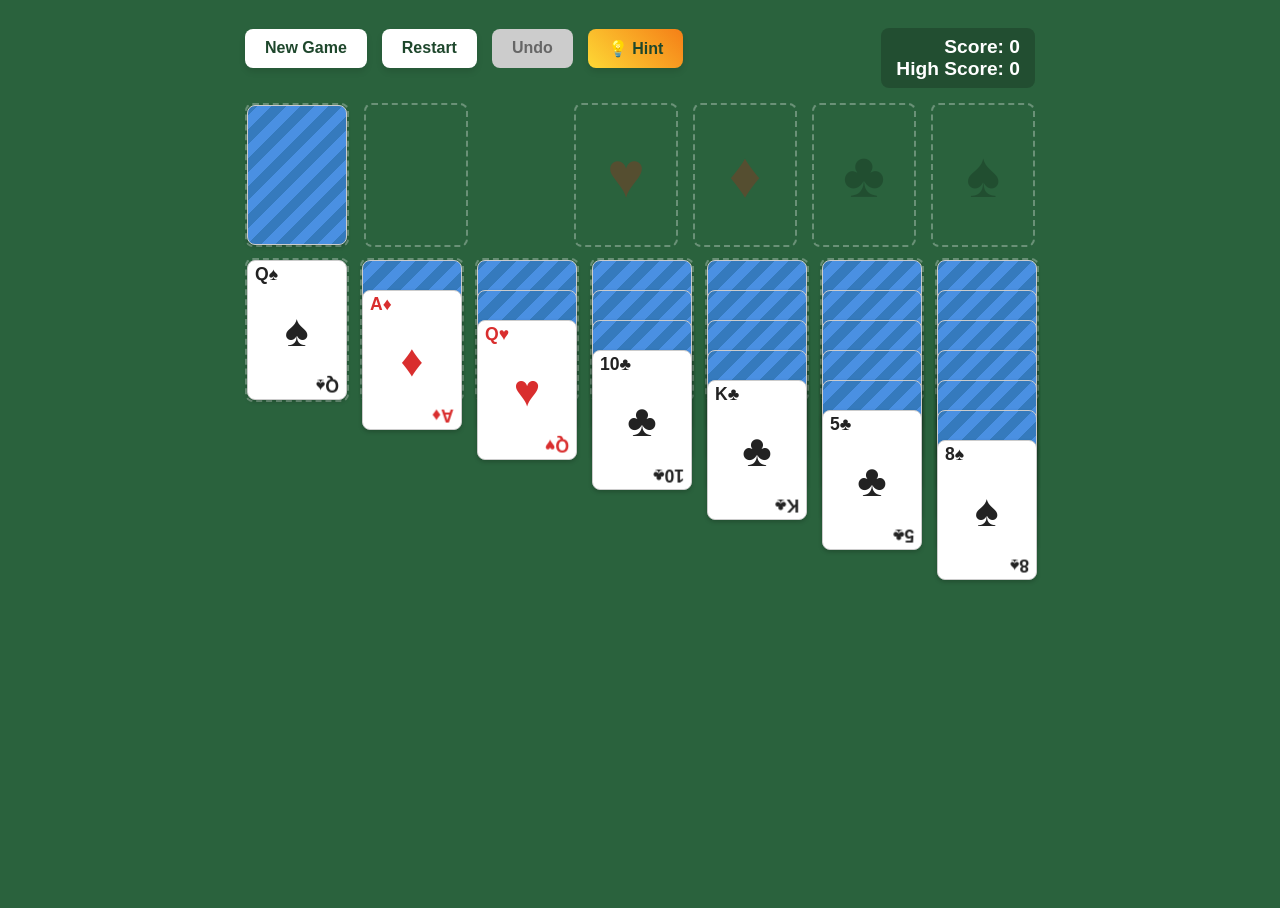
==== commit 798f23dc: "Add files via upload" ====
--- a/solitaire/index.html
+++ b/solitaire/index.html
@@ -1,63 +1,1102 @@
-<!doctype html>
-<html lang="es">
+<!DOCTYPE html>
+<html lang="en">
   <head>
-    <meta charset="utf-8">
-    <meta name="viewport" content="width=device-width, initial-scale=1">
-    <meta
-      http-equiv="Content-Security-Policy"
-      content="default-src 'self'; img-src 'self' data:; style-src 'self'; script-src 'self'; base-uri 'none'; form-action 'none'; frame-ancestors 'none'; object-src 'none'"
-    >
-    <meta name="referrer" content="no-referrer">
-    <title>Classic Solitaire</title>
-    <link rel="stylesheet" href="./styles.css">
+    <meta charset="UTF-8" />
+    <meta name="viewport" content="width=device-width, initial-scale=1.0" />
+    <title>Solitaire</title>
+    <style>
+      /* --- Basic Setup & Typography --- */
+      :root {
+        --card-width: 100px;
+        --card-height: 140px;
+        --card-border-radius: 8px;
+        --board-gap: 15px;
+        --felt-green: #2a623d;
+        --felt-green-dark: #1e472c;
+        --card-back: #4a90e2;
+        --card-back-pattern: #357abd;
+        --animation-speed: 0.2s;
+        --move-animation-speed: 0.3s;
+      }
+
+      @import url('https://fonts.googleapis.com/css2?family=Inter:wght@400;600;700&display=swap');
+
+      html {
+        height: 100%;
+      }
+
+      body {
+        background-color: var(--felt-green);
+        font-family: 'Inter', sans-serif;
+        color: white;
+        display: flex;
+        flex-direction: column;
+        align-items: center;
+        justify-content: flex-start;
+        min-height: 100vh;
+        padding: 20px;
+        box-sizing: border-box;
+        -webkit-user-select: none; /* Safari */
+        -ms-user-select: none; /* IE 10 and IE 11 */
+        user-select: none; /* Standard syntax */
+        overflow: hidden;
+      }
+
+      #game-container {
+        display: flex;
+        flex-direction: column;
+        align-items: center;
+        width: 100%;
+      }
+
+      .top-bar {
+        width: 100%;
+        display: flex;
+        justify-content: space-between;
+        align-items: center;
+        margin-bottom: 15px;
+        max-width: calc(7 * var(--card-width) + 6 * var(--board-gap));
+        flex-shrink: 0;
+      }
+
+      .score-container {
+        font-size: 1.2rem;
+        font-weight: 600;
+        background-color: rgba(0, 0, 0, 0.2);
+        padding: 8px 15px;
+        border-radius: var(--card-border-radius);
+        text-align: right;
+      }
+
+      /* --- Game Controls --- */
+      .game-controls {
+        display: flex;
+        flex-wrap: wrap;
+        justify-content: center;
+        gap: 15px;
+        margin-bottom: 20px;
+        flex-shrink: 0;
+      }
+
+      .control-button {
+        background-color: #ffffff;
+        color: var(--felt-green-dark);
+        border: none;
+        padding: 10px 20px;
+        border-radius: var(--card-border-radius);
+        font-size: 16px;
+        font-weight: 600;
+        cursor: pointer;
+        transition: background-color 0.2s, transform 0.2s, color 0.2s;
+        box-shadow: 0 4px 6px rgba(0, 0, 0, 0.1);
+      }
+
+      .control-button:hover {
+        background-color: #f0f0f0;
+        transform: translateY(-2px);
+      }
+
+      .control-button:disabled {
+        background-color: #cccccc;
+        color: #666666;
+        cursor: not-allowed;
+        transform: none;
+        box-shadow: none;
+      }
+
+      #hint-btn {
+        background: linear-gradient(45deg, #fdd835, #f57f17);
+        color: var(--felt-green-dark);
+      }
+      #hint-btn:hover {
+        transform: translateY(-2px) scale(1.05);
+      }
+
+      #auto-complete-btn {
+        background: linear-gradient(45deg, #6a11cb 0%, #2575fc 100%);
+        color: white;
+        display: none; /* Hidden by default */
+      }
+
+      /* --- Game Board Layout --- */
+      .game-board {
+        display: grid;
+        grid-template-columns: repeat(7, var(--card-width));
+        grid-template-rows: var(--card-height) auto;
+        gap: var(--board-gap);
+        justify-content: center;
+        width: 100%;
+        max-width: calc(7 * var(--card-width) + 6 * var(--board-gap));
+        position: relative;
+        padding-bottom: 30px;
+      }
+
+      .top-piles {
+        grid-column: 1 / span 7;
+        display: flex;
+        justify-content: space-between;
+      }
+
+      .stock-waste-piles,
+      .foundation-piles {
+        display: flex;
+        gap: var(--board-gap);
+      }
+
+      .tableau-piles {
+        grid-column: 1 / span 7;
+        display: contents;
+      }
+
+      /* --- Card Piles (Empty Slots) --- */
+      .pile,
+      .card {
+        width: var(--card-width);
+        height: var(--card-height);
+        border-radius: var(--card-border-radius);
+      }
+
+      .pile {
+        border: 2px dashed rgba(255, 255, 255, 0.3);
+        display: flex;
+        align-items: center;
+        justify-content: center;
+        font-size: 2rem;
+        color: rgba(255, 255, 255, 0.3);
+        position: relative;
+      }
+
+      .pile.foundation::before {
+        position: absolute;
+        opacity: 0.2;
+        font-size: 4rem;
+      }
+
+      .pile.foundation.hearts::before {
+        content: '♥';
+        color: red;
+      }
+      .pile.foundation.diamonds::before {
+        content: '♦';
+        color: red;
+      }
+      .pile.foundation.clubs::before {
+        content: '♣';
+        color: black;
+      }
+      .pile.foundation.spades::before {
+        content: '♠';
+        color: black;
+      }
+
+      .tableau-pile {
+        position: relative;
+        height: auto;
+        min-height: var(--card-height);
+      }
+
+      /* --- Card Styling & Animations --- */
+      .card {
+        background-color: white;
+        border: 1px solid #ccc;
+        box-shadow: 0 2px 4px rgba(0, 0, 0, 0.2);
+        position: absolute;
+        cursor: pointer;
+        transition: transform var(--animation-speed) ease-in-out, box-shadow var(--animation-speed) ease-in-out, top var(--animation-speed) ease-out,
+          left var(--animation-speed) ease-out;
+        display: flex;
+        align-items: center;
+        justify-content: center;
+        box-sizing: border-box;
+        transform-style: preserve-3d;
+      }
+
+      .card.ghost {
+        visibility: hidden;
+      }
+
+      .card.moving {
+        position: fixed;
+        z-index: 100;
+        transition: top var(--move-animation-speed) ease-in-out, left var(--move-animation-speed) ease-in-out;
+      }
+
+      .card.dragging {
+        opacity: 0.7;
+        transform: scale(1.05);
+        box-shadow: 0 8px 16px rgba(0, 0, 0, 0.3);
+      }
+
+      .card.flipping {
+        animation: flip var(--animation-speed) ease-in-out forwards;
+      }
+
+      @keyframes flip {
+        from {
+          transform: rotateY(180deg);
+        }
+        to {
+          transform: rotateY(0deg);
+        }
+      }
+
+      .hint-highlight {
+        animation: hint-shake 0.5s ease-in-out;
+        box-shadow: 0 0 20px 5px #ffeb3b; /* A yellow glow */
+      }
+
+      @keyframes hint-shake {
+        0%,
+        100% {
+          transform: translateX(0) scale(1);
+        }
+        25% {
+          transform: translateX(-5px) scale(1.05);
+        }
+        75% {
+          transform: translateX(5px) scale(1.05);
+        }
+      }
+
+      .card.red {
+        color: #d92e2e;
+      }
+      .card.black {
+        color: #222222;
+      }
+
+      .card-corner {
+        position: absolute;
+        font-size: 1.1rem;
+        line-height: 1;
+        font-weight: 600;
+      }
+      .card-corner.top {
+        top: 5px;
+        left: 7px;
+      }
+      .card-corner.bottom {
+        bottom: 5px;
+        right: 7px;
+        transform: rotate(180deg);
+      }
+      .card-suit-main {
+        font-size: 2.8rem;
+      }
+
+      .card.face-down {
+        background-color: var(--card-back);
+        background-image: repeating-linear-gradient(45deg, var(--card-back-pattern), var(--card-back-pattern) 10px, transparent 10px, transparent 20px);
+        color: transparent;
+        cursor: default;
+        transform: rotateY(180deg);
+      }
+
+      .stock .card.face-down {
+        cursor: pointer;
+      }
+
+      #stock-pile.empty::before {
+        content: '⟳';
+        font-size: 3rem;
+        color: rgba(255, 255, 255, 0.5);
+        cursor: pointer;
+      }
+
+      .tableau-pile .card {
+        position: absolute;
+        left: 0;
+        top: 0;
+      }
+
+      .pile.drag-over {
+        border-color: #fff;
+        border-style: solid;
+        background-color: rgba(255, 255, 255, 0.1);
+      }
+
+      /* --- Modal Styling --- */
+      .modal {
+        display: none;
+        position: fixed;
+        z-index: 1000;
+        left: 0;
+        top: 0;
+        width: 100%;
+        height: 100%;
+        background-color: rgba(0, 0, 0, 0.6);
+        align-items: center;
+        justify-content: center;
+      }
+
+      .modal-content {
+        background-color: #fefefe;
+        color: var(--felt-green-dark);
+        padding: 30px 40px;
+        border-radius: var(--card-border-radius);
+        text-align: center;
+        box-shadow: 0 10px 25px rgba(0, 0, 0, 0.2);
+        max-width: 90%;
+        width: 400px;
+        animation: modal-fade-in 0.3s ease-out;
+      }
+
+      @keyframes modal-fade-in {
+        from {
+          opacity: 0;
+          transform: scale(0.9);
+        }
+        to {
+          opacity: 1;
+          transform: scale(1);
+        }
+      }
+
+      .modal-content h2 {
+        margin-top: 0;
+        font-size: 2.5rem;
+      }
+
+      /* --- Responsive Design --- */
+      @media (max-width: 800px) {
+        :root {
+          --card-width: 80px;
+          --card-height: 112px;
+          --board-gap: 10px;
+        }
+        body {
+          padding: 10px;
+        }
+        .game-board {
+          max-width: 100%;
+        }
+      }
+      @media (max-width: 600px) {
+        :root {
+          --card-width: calc((100vw - 80px) / 7);
+          --card-height: calc(var(--card-width) * 1.4);
+        }
+        .card {
+          font-size: 1rem;
+        }
+        .card-suit-main {
+          font-size: 2rem;
+        }
+        .card-corner {
+          font-size: 1rem;
+        }
+      }
+    </style>
   </head>
   <body>
-    <main class="game-shell">
-      <header class="topbar">
-        <div>
-          <p class="eyebrow">Classic Solitaire</p>
-          <h1>Solitario</h1>
+    <div id="game-container">
+      <div class="top-bar">
+        <div class="game-controls">
+          <button id="new-game-btn" class="control-button">New Game</button>
+          <button id="restart-btn" class="control-button">Restart</button>
+          <button id="undo-btn" class="control-button" disabled>Undo</button>
+          <button id="hint-btn" class="control-button">💡 Hint</button>
+          <button id="auto-complete-btn" class="control-button">Auto-Complete</button>
         </div>
-        <div class="status" aria-live="polite">
-          <span id="moves">0 movimientos</span>
-          <span id="timer">00:00</span>
+        <div class="score-container">
+          <div id="score-display">Score: 0</div>
+          <div id="high-score-display">High Score: 0</div>
         </div>
-        <button id="undo" class="new-game" type="button" tabindex="-1" disabled>Deshacer</button>
-        <button id="new-game" class="new-game" type="button" tabindex="-1">Nueva partida</button>
-      </header>
-
-      <section class="board" aria-label="Mesa de solitario">
-        <div class="upper-row">
-          <div class="draw-area" aria-label="Mazo y descarte">
-            <button id="stock" class="pile stock" type="button" tabindex="-1" aria-label="Robar carta">
-              <span id="stock-count" class="stock-count">24</span>
-            </button>
-            <div id="waste" class="pile waste" aria-label="Descarte"></div>
+      </div>
+
+      <div class="game-board">
+        <div class="top-piles">
+          <div class="stock-waste-piles">
+            <div id="stock-pile" class="pile stock"></div>
+            <div id="waste-pile" class="pile waste"></div>
           </div>
-
-          <div id="foundations" class="foundations" aria-label="Fundaciones"></div>
+          <div class="foundation-piles">
+            <div id="foundation-0" data-suit="hearts" class="pile foundation hearts"></div>
+            <div id="foundation-1" data-suit="diamonds" class="pile foundation diamonds"></div>
+            <div id="foundation-2" data-suit="clubs" class="pile foundation clubs"></div>
+            <div id="foundation-3" data-suit="spades" class="pile foundation spades"></div>
+          </div>
         </div>
-
-        <div id="tableau" class="tableau" aria-label="Columnas"></div>
-      </section>
-
-      <section class="help-panel">
-        <h2>Como jugar</h2>
-        <p>Roba del mazo, alterna colores en las columnas y sube cada palo a su fundacion desde el as hasta el rey.</p>
-        <p>Toca una carta para moverla automaticamente si hay un destino valido, o arrastra cartas y secuencias.</p>
-        <label class="leave-warning">
-          <input id="skip-leave-warning" type="checkbox">
-          No volver a preguntar al salir o recargar
-        </label>
-      </section>
-
-      <dialog id="win-dialog" class="win-dialog">
-        <h2>Partida completada</h2>
-        <p id="win-summary"></p>
-        <button id="play-again" class="new-game" type="button">Jugar otra vez</button>
-      </dialog>
-    </main>
-
-    <script src="./game.js" defer></script>
+        <div class="tableau-piles">
+          <div id="tableau-0" class="pile tableau-pile"></div>
+          <div id="tableau-1" class="pile tableau-pile"></div>
+          <div id="tableau-2" class="pile tableau-pile"></div>
+          <div id="tableau-3" class="pile tableau-pile"></div>
+          <div id="tableau-4" class="pile tableau-pile"></div>
+          <div id="tableau-5" class="pile tableau-pile"></div>
+          <div id="tableau-6" class="pile tableau-pile"></div>
+        </div>
+      </div>
+    </div>
+
+    <div id="win-modal" class="modal">
+      <div class="modal-content">
+        <h2>You Win!</h2>
+        <p>Congratulations, you cleared the board!</p>
+        <button id="win-new-game-btn" class="control-button">Play Again</button>
+      </div>
+    </div>
+
+    <script>
+      document.addEventListener('DOMContentLoaded', () => {
+        // --- DOM Elements ---
+        const scoreDisplayEl = document.getElementById('score-display');
+        const highScoreDisplayEl = document.getElementById('high-score-display');
+        const gameBoardEl = document.querySelector('.game-board');
+        const stockPileEl = document.getElementById('stock-pile');
+        const wastePileEl = document.getElementById('waste-pile');
+        const foundationPileEls = document.querySelectorAll('.foundation-piles .pile');
+        const tableauPileEls = document.querySelectorAll('.tableau-piles .pile');
+        const newGameBtn = document.getElementById('new-game-btn');
+        const restartBtn = document.getElementById('restart-btn');
+        const undoBtn = document.getElementById('undo-btn');
+        const hintBtn = document.getElementById('hint-btn');
+        const autoCompleteBtn = document.getElementById('auto-complete-btn');
+
+        // Modals
+        const winModal = document.getElementById('win-modal');
+        const winNewGameBtn = document.getElementById('win-new-game-btn');
+
+        // --- Game State Variables ---
+        const SUITS = ['♥', '♦', '♣', '♠'];
+        const VALUES = ['A', '2', '3', '4', '5', '6', '7', '8', '9', '10', 'J', 'Q', 'K'];
+        const VALUE_MAP = { A: 1, 2: 2, 3: 3, 4: 4, 5: 5, 6: 6, 7: 7, 8: 8, 9: 9, 10: 10, J: 11, Q: 12, K: 13 };
+        const SUIT_TO_INDEX_MAP = { '♥': 0, '♦': 1, '♣': 2, '♠': 3 };
+
+        let stock = [];
+        let waste = [];
+        let foundations = [[], [], [], []];
+        let tableau = [[], [], [], [], [], [], []];
+
+        let initialGameState = {}; // For the restart button
+        let lastGameState = null; // For the undo button
+        let isAnimating = false;
+        let score = 0;
+        let highScore = 0;
+
+        // Drag and Drop State
+        let draggedCards = [];
+        let sourcePile = null;
+        let sourceElement = null;
+
+        // --- Game Initialization ---
+
+        function createDeck() {
+          return SUITS.flatMap((suit) => {
+            return VALUES.map((value) => {
+              const color = suit === '♥' || suit === '♦' ? 'red' : 'black';
+              return { suit, value, color, faceUp: false };
+            });
+          });
+        }
+
+        function shuffleDeck(deck) {
+          for (let i = deck.length - 1; i > 0; i--) {
+            const j = Math.floor(Math.random() * (i + 1));
+            [deck[i], deck[j]] = [deck[j], deck[i]];
+          }
+          return deck;
+        }
+
+        function dealCards(deck) {
+          for (let i = 0; i < 7; i++) {
+            for (let j = i; j < 7; j++) {
+              tableau[j].push(deck.pop());
+            }
+          }
+          tableau.forEach((pile) => {
+            if (pile.length > 0) {
+              pile[pile.length - 1].faceUp = true;
+            }
+          });
+          stock = deck;
+        }
+
+        function saveInitialState() {
+          initialGameState = {
+            stock: JSON.parse(JSON.stringify(stock)),
+            tableau: JSON.parse(JSON.stringify(tableau)),
+          };
+        }
+
+        function startGame() {
+          localStorage.removeItem('solitaireGameState');
+          stock = [];
+          waste = [];
+          foundations = [[], [], [], []];
+          tableau = [[], [], [], [], [], [], []];
+          winModal.style.display = 'none';
+          lastGameState = null;
+          undoBtn.disabled = true;
+          autoCompleteBtn.style.display = 'none';
+          isAnimating = false;
+          score = 0;
+          highScore = getHighScore();
+          updateScore(0);
+
+          const fullDeck = createDeck();
+          const shuffledDeck = shuffleDeck(fullDeck);
+          dealCards(shuffledDeck);
+          saveInitialState();
+          renderAll();
+          saveGameState();
+        }
+
+        function restartGame() {
+          if (!initialGameState.stock || !initialGameState.tableau) return;
+          localStorage.removeItem('solitaireGameState');
+          stock = JSON.parse(JSON.stringify(initialGameState.stock));
+          tableau = JSON.parse(JSON.stringify(initialGameState.tableau));
+          waste = [];
+          foundations = [[], [], [], []];
+          winModal.style.display = 'none';
+          lastGameState = null;
+          undoBtn.disabled = true;
+          autoCompleteBtn.style.display = 'none';
+          isAnimating = false;
+          score = 0;
+          updateScore(0);
+          renderAll();
+          saveGameState();
+        }
+
+        // --- Rendering Logic ---
+
+        function renderAll() {
+          renderStock();
+          renderWaste();
+          renderFoundations();
+          renderTableau();
+          checkAutoComplete();
+        }
+
+        function createCardElement(card) {
+          const cardEl = document.createElement('div');
+          cardEl.classList.add('card', card.color);
+          cardEl.dataset.value = card.value;
+          cardEl.dataset.suit = card.suit;
+
+          if (card.faceUp) {
+            cardEl.innerHTML = `
+                        <span class="card-corner top">${card.value}${card.suit}</span>
+                        <span class="card-suit-main">${card.suit}</span>
+                        <span class="card-corner bottom">${card.value}${card.suit}</span>
+                    `;
+            cardEl.draggable = true;
+          } else {
+            cardEl.classList.add('face-down');
+          }
+          return cardEl;
+        }
+
+        function renderStock() {
+          stockPileEl.innerHTML = '';
+          stockPileEl.classList.toggle('empty', stock.length === 0);
+          if (stock.length > 0) {
+            const topCard = stock[stock.length - 1];
+            const cardEl = createCardElement(topCard);
+            stockPileEl.appendChild(cardEl);
+          }
+        }
+
+        function renderWaste() {
+          wastePileEl.innerHTML = '';
+          if (waste.length > 0) {
+            const topCard = waste[waste.length - 1];
+            const cardEl = createCardElement(topCard);
+            wastePileEl.appendChild(cardEl);
+          }
+        }
+
+        function renderFoundations() {
+          foundationPileEls.forEach((pileEl, index) => {
+            pileEl.innerHTML = '';
+            const pile = foundations[index];
+            if (pile.length > 0) {
+              const topCard = pile[pile.length - 1];
+              const cardEl = createCardElement(topCard);
+              pileEl.appendChild(cardEl);
+            }
+          });
+        }
+
+        function renderTableau() {
+          tableauPileEls.forEach((pileEl, index) => {
+            pileEl.innerHTML = '';
+            const pile = tableau[index];
+            pile.forEach((card, cardIndex) => {
+              const cardEl = createCardElement(card);
+              cardEl.style.top = `${cardIndex * 30}px`;
+              pileEl.appendChild(cardEl);
+            });
+          });
+        }
+
+        // --- Game Logic, Rules & Scoring ---
+
+        function updateScore(change) {
+          score = Math.max(0, score + change);
+          if (score > highScore) {
+            highScore = score;
+            setHighScore(highScore);
+          }
+          scoreDisplayEl.textContent = `Score: ${score}`;
+          highScoreDisplayEl.textContent = `High Score: ${highScore}`;
+        }
+
+        function getHighScore() {
+          return parseInt(localStorage.getItem('solitaireHighScore') || '0');
+        }
+
+        function setHighScore(newHighScore) {
+          localStorage.setItem('solitaireHighScore', newHighScore);
+        }
+
+        function saveStateForUndo() {
+          lastGameState = {
+            stock: JSON.parse(JSON.stringify(stock)),
+            waste: JSON.parse(JSON.stringify(waste)),
+            foundations: JSON.parse(JSON.stringify(foundations)),
+            tableau: JSON.parse(JSON.stringify(tableau)),
+            score: score,
+          };
+          undoBtn.disabled = false;
+        }
+
+        function undoMove() {
+          if (!lastGameState || isAnimating) return;
+          stock = lastGameState.stock;
+          waste = lastGameState.waste;
+          foundations = lastGameState.foundations;
+          tableau = lastGameState.tableau;
+          score = lastGameState.score;
+          updateScore(0);
+          lastGameState = null;
+          undoBtn.disabled = true;
+          renderAll();
+          saveGameState();
+        }
+
+        function canPlaceOnFoundation(card, foundationPile) {
+          const topCard = foundationPile.length > 0 ? foundationPile[foundationPile.length - 1] : null;
+          const cardValue = VALUE_MAP[card.value];
+          if (!topCard) return cardValue === 1;
+          return card.suit === topCard.suit && cardValue === VALUE_MAP[topCard.value] + 1;
+        }
+
+        function canPlaceOnTableau(cards, tableauPile) {
+          const movingCard = cards[0];
+          const topCard = tableauPile.length > 0 ? tableauPile[tableauPile.length - 1] : null;
+          if (!topCard) return VALUE_MAP[movingCard.value] === 13;
+          return movingCard.color !== topCard.color && VALUE_MAP[movingCard.value] === VALUE_MAP[topCard.value] - 1;
+        }
+
+        function flipTopTableauCard(pile, pileEl) {
+          return new Promise((resolve) => {
+            if (pile.length > 0) {
+              const topCard = pile[pile.length - 1];
+              if (!topCard.faceUp) {
+                updateScore(5);
+                topCard.faceUp = true;
+                const cardEl = pileEl.children[pile.length - 1];
+                if (cardEl && cardEl.classList.contains('face-down')) {
+                  cardEl.classList.add('flipping');
+                  setTimeout(() => {
+                    cardEl.classList.remove('face-down');
+                    cardEl.draggable = true;
+                    cardEl.innerHTML = `
+                                        <span class="card-corner top">${topCard.value}${topCard.suit}</span>
+                                        <span class="card-suit-main">${topCard.suit}</span>
+                                        <span class="card-corner bottom">${topCard.value}${topCard.suit}</span>
+                                    `;
+                  }, (parseFloat(getComputedStyle(document.documentElement).getPropertyValue('--animation-speed')) * 1000) / 2);
+                  setTimeout(() => {
+                    cardEl.classList.remove('flipping');
+                    resolve(true);
+                  }, parseFloat(getComputedStyle(document.documentElement).getPropertyValue('--animation-speed')) * 1000);
+                  return;
+                }
+              }
+            }
+            resolve(false);
+          });
+        }
+
+        function checkWinCondition() {
+          const totalCardsInFoundations = foundations.reduce((sum, pile) => sum + pile.length, 0);
+          if (totalCardsInFoundations === 52) {
+            localStorage.removeItem('solitaireGameState');
+            setTimeout(() => (winModal.style.display = 'flex'), 500);
+          }
+        }
+
+        // --- Save & Load Game State ---
+        function saveGameState() {
+          const gameState = {
+            stock: stock,
+            waste: waste,
+            foundations: foundations,
+            tableau: tableau,
+            score: score,
+            hasSavedGame: true,
+          };
+          localStorage.setItem('solitaireGameState', JSON.stringify(gameState));
+        }
+
+        function loadGameState() {
+          const savedState = localStorage.getItem('solitaireGameState');
+          if (savedState) {
+            const gameState = JSON.parse(savedState);
+            if (gameState.hasSavedGame) {
+              stock = gameState.stock;
+              waste = gameState.waste;
+              foundations = gameState.foundations;
+              tableau = gameState.tableau;
+              score = gameState.score;
+              highScore = getHighScore();
+              updateScore(0);
+              renderAll();
+              return true;
+            }
+          }
+          return false;
+        }
+
+        // --- Hint System ---
+        function findHint() {
+          // 1. Waste to Foundation
+          if (waste.length > 0) {
+            const card = waste[waste.length - 1];
+            const foundationIndex = SUIT_TO_INDEX_MAP[card.suit];
+            if (canPlaceOnFoundation(card, foundations[foundationIndex])) {
+              return {
+                sourceEl: wastePileEl.firstElementChild,
+                targetEl: foundationPileEls[foundationIndex],
+              };
+            }
+          }
+
+          // 2. Tableau to Foundation
+          for (let i = 0; i < tableau.length; i++) {
+            if (tableau[i].length > 0) {
+              const card = tableau[i][tableau[i].length - 1];
+              const foundationIndex = SUIT_TO_INDEX_MAP[card.suit];
+              if (canPlaceOnFoundation(card, foundations[foundationIndex])) {
+                return {
+                  sourceEl: tableauPileEls[i].lastElementChild,
+                  targetEl: foundationPileEls[foundationIndex],
+                };
+              }
+            }
+          }
+
+          // 3. Waste to Tableau
+          if (waste.length > 0) {
+            const card = waste[waste.length - 1];
+            for (let i = 0; i < tableau.length; i++) {
+              if (canPlaceOnTableau([card], tableau[i])) {
+                return {
+                  sourceEl: wastePileEl.firstElementChild,
+                  targetEl: tableauPileEls[i],
+                };
+              }
+            }
+          }
+
+          // 4. Tableau to Tableau
+          for (let i = 0; i < tableau.length; i++) {
+            // Source pile
+            if (tableau[i].length > 0) {
+              for (let j = 0; j < tableau[i].length; j++) {
+                if (tableau[i][j].faceUp) {
+                  const stackToMove = tableau[i].slice(j);
+                  for (let k = 0; k < tableau.length; k++) {
+                    // Destination pile
+                    if (i === k) continue;
+                    if (canPlaceOnTableau(stackToMove, tableau[k])) {
+                      return {
+                        sourceEl: tableauPileEls[i].children[j],
+                        targetEl: tableauPileEls[k],
+                      };
+                    }
+                  }
+                }
+              }
+            }
+          }
+
+          // 5. Stock to Waste
+          if (stock.length > 0) {
+            return {
+              sourceEl: stockPileEl,
+              targetEl: wastePileEl,
+            };
+          }
+
+          // 6. Reset Waste to Stock
+          if (stock.length === 0 && waste.length > 0) {
+            return {
+              sourceEl: stockPileEl,
+              targetEl: stockPileEl,
+            };
+          }
+
+          return null; // No hint found
+        }
+
+        function showHint() {
+          if (isAnimating) return;
+          const hint = findHint();
+          if (hint) {
+            isAnimating = true;
+            updateScore(-5); // Hint penalty
+
+            const { sourceEl, targetEl } = hint;
+
+            sourceEl.classList.add('hint-highlight');
+            targetEl.classList.add('hint-highlight');
+
+            setTimeout(() => {
+              sourceEl.classList.remove('hint-highlight');
+              targetEl.classList.remove('hint-highlight');
+              isAnimating = false;
+            }, 600);
+          } else {
+            const originalText = hintBtn.textContent;
+            hintBtn.textContent = 'No Moves!';
+            hintBtn.disabled = true;
+            setTimeout(() => {
+              hintBtn.textContent = '💡 Hint';
+              hintBtn.disabled = false;
+            }, 1000);
+          }
+        }
+
+        // --- New Features: Animations, Double Click, Auto-Complete ---
+
+        function animateCardMove(cardEl, targetEl) {
+          return new Promise((resolve) => {
+            const startRect = cardEl.getBoundingClientRect();
+            const targetRect = targetEl.getBoundingClientRect();
+
+            let targetTop = targetRect.top;
+            if (targetEl.id.startsWith('tableau')) {
+              const pileIndex = parseInt(targetEl.id.split('-')[1]);
+              targetTop += tableau[pileIndex].length * 30;
+            }
+
+            const movingEl = cardEl.cloneNode(true);
+            movingEl.classList.add('moving');
+            document.body.appendChild(movingEl);
+            movingEl.style.top = `${startRect.top}px`;
+            movingEl.style.left = `${startRect.left}px`;
+
+            cardEl.classList.add('ghost');
+
+            requestAnimationFrame(() => {
+              movingEl.style.top = `${targetTop}px`;
+              movingEl.style.left = `${targetRect.left}px`;
+            });
+
+            setTimeout(() => {
+              document.body.removeChild(movingEl);
+              cardEl.classList.remove('ghost');
+              resolve();
+            }, parseFloat(getComputedStyle(document.documentElement).getPropertyValue('--move-animation-speed')) * 1000);
+          });
+        }
+
+        function checkAutoComplete() {
+          const isStockEmpty = stock.length === 0 && waste.length === 0;
+          const allTableauFaceUp = tableau.every((pile) => pile.every((card) => card.faceUp));
+          if (isStockEmpty && allTableauFaceUp) {
+            autoCompleteBtn.style.display = 'inline-block';
+          } else {
+            autoCompleteBtn.style.display = 'none';
+          }
+        }
+
+        async function startAutoComplete() {
+          isAnimating = true;
+          autoCompleteBtn.disabled = true;
+          undoBtn.disabled = true;
+
+          let movableCardFound = true;
+          while (movableCardFound) {
+            movableCardFound = false;
+
+            for (let i = 0; i < tableau.length; i++) {
+              if (tableau[i].length > 0) {
+                const card = tableau[i][tableau[i].length - 1];
+                const foundationIndex = SUIT_TO_INDEX_MAP[card.suit];
+                if (canPlaceOnFoundation(card, foundations[foundationIndex])) {
+                  updateScore(15);
+                  await animateCardMove(tableauPileEls[i].lastElementChild, foundationPileEls[foundationIndex]);
+                  foundations[foundationIndex].push(tableau[i].pop());
+                  renderAll();
+                  movableCardFound = true;
+                  break;
+                }
+              }
+            }
+          }
+          isAnimating = false;
+          checkWinCondition();
+        }
+
+        // --- Event Handlers ---
+
+        stockPileEl.addEventListener('click', () => {
+          if (isAnimating) return;
+          saveStateForUndo();
+          if (stock.length > 0) {
+            const card = stock.pop();
+            card.faceUp = true;
+            waste.push(card);
+          } else if (waste.length > 0) {
+            stock = waste.reverse().map((card) => ({ ...card, faceUp: false }));
+            waste = [];
+          }
+          renderAll();
+          saveGameState();
+        });
+
+        document.addEventListener('dragstart', (e) => {
+          if (isAnimating || !e.target.classList.contains('card') || e.target.classList.contains('face-down')) {
+            e.preventDefault();
+            return;
+          }
+          sourceElement = e.target;
+          setTimeout(() => sourceElement.classList.add('dragging'), 0);
+          const parentId = sourceElement.parentElement.id;
+          if (parentId.startsWith('tableau')) {
+            const pileIndex = parseInt(parentId.split('-')[1]);
+            const cardIndex = Array.from(sourceElement.parentElement.children).indexOf(sourceElement);
+            sourcePile = { type: 'tableau', index: pileIndex };
+            draggedCards = tableau[pileIndex].slice(cardIndex);
+          } else if (parentId === 'waste-pile') {
+            sourcePile = { type: 'waste' };
+            draggedCards = [waste[waste.length - 1]];
+          } else if (parentId.startsWith('foundation')) {
+            const pileIndex = parseInt(parentId.split('-')[1]);
+            sourcePile = { type: 'foundation', index: pileIndex };
+            draggedCards = [foundations[pileIndex][foundations[pileIndex].length - 1]];
+          }
+        });
+
+        document.addEventListener('dragover', (e) => e.preventDefault());
+        document.addEventListener('dragleave', (e) => {});
+        document.addEventListener('dragend', () => {
+          if (sourceElement) sourceElement.classList.remove('dragging');
+        });
+
+        document.addEventListener('drop', async (e) => {
+          e.preventDefault();
+          if (isAnimating) return;
+          const dropTarget = e.target.closest('.pile');
+          if (!dropTarget || !sourcePile) return;
+
+          const targetId = dropTarget.id;
+          let moveSuccessful = false;
+
+          if (targetId.startsWith('foundation')) {
+            const foundationIndex = parseInt(targetId.split('-')[1]);
+            const card = draggedCards[0];
+            if (draggedCards.length === 1 && SUIT_TO_INDEX_MAP[card.suit] === foundationIndex && canPlaceOnFoundation(card, foundations[foundationIndex])) {
+              foundations[foundationIndex].push(card);
+              moveSuccessful = true;
+              updateScore(15);
+            }
+          } else if (targetId.startsWith('tableau')) {
+            const tableauIndex = parseInt(targetId.split('-')[1]);
+            if (canPlaceOnTableau(draggedCards, tableau[tableauIndex])) {
+              tableau[tableauIndex].push(...draggedCards);
+              moveSuccessful = true;
+              if (sourcePile.type === 'waste') updateScore(5);
+            }
+          }
+
+          if (moveSuccessful) {
+            saveStateForUndo();
+            if (sourcePile.type === 'waste') waste.pop();
+            else if (sourcePile.type === 'foundation') {
+              foundations[sourcePile.index].pop();
+              updateScore(-15);
+            } else if (sourcePile.type === 'tableau') {
+              const sourceTableauPile = tableau[sourcePile.index];
+              const sourceTableauEl = tableauPileEls[sourcePile.index];
+              sourceTableauPile.splice(-draggedCards.length);
+              await flipTopTableauCard(sourceTableauPile, sourceTableauEl);
+            }
+            renderAll();
+            saveGameState();
+            checkWinCondition();
+          }
+        });
+
+        gameBoardEl.addEventListener('dblclick', async (e) => {
+          if (isAnimating) return;
+          const cardEl = e.target.closest('.card');
+          if (!cardEl || cardEl.classList.contains('face-down')) return;
+
+          const parentId = cardEl.parentElement.id;
+          let card, sourceArray, sourceEl;
+          let sourceWasTableau = false;
+          let sourceTableauPileIndex = -1;
+
+          if (parentId === 'waste-pile' && waste.length > 0) {
+            card = waste[waste.length - 1];
+            sourceArray = waste;
+            sourceEl = wastePileEl.firstElementChild;
+          } else if (parentId.startsWith('tableau')) {
+            const pileIndex = parseInt(parentId.split('-')[1]);
+            const pile = tableau[pileIndex];
+            if (pile.length > 0 && cardEl === tableauPileEls[pileIndex].lastElementChild) {
+              card = pile[pile.length - 1];
+              sourceArray = pile;
+              sourceEl = tableauPileEls[pileIndex].lastElementChild;
+              sourceWasTableau = true;
+              sourceTableauPileIndex = pileIndex;
+            }
+          }
+
+          if (card) {
+            const foundationIndex = SUIT_TO_INDEX_MAP[card.suit];
+            const foundationPile = foundations[foundationIndex];
+            if (canPlaceOnFoundation(card, foundationPile)) {
+              saveStateForUndo();
+              isAnimating = true;
+              updateScore(15);
+              await animateCardMove(sourceEl, foundationPileEls[foundationIndex]);
+              foundationPile.push(sourceArray.pop());
+
+              if (sourceWasTableau) {
+                const sourceTableauPile = tableau[sourceTableauPileIndex];
+                const sourceTableauEl = tableauPileEls[sourceTableauPileIndex];
+                await flipTopTableauCard(sourceTableauPile, sourceTableauEl);
+              }
+
+              isAnimating = false;
+              renderAll();
+              saveGameState();
+              checkWinCondition();
+            }
+          }
+        });
+
+        // Button Listeners
+        newGameBtn.addEventListener('click', startGame);
+        restartBtn.addEventListener('click', restartGame);
+        winNewGameBtn.addEventListener('click', startGame);
+        undoBtn.addEventListener('click', undoMove);
+        hintBtn.addEventListener('click', showHint);
+        autoCompleteBtn.addEventListener('click', startAutoComplete);
+
+        // Start the game on page load or load from save
+        if (!loadGameState()) {
+          startGame();
+        }
+      });
+    </script>
   </body>
 </html>
